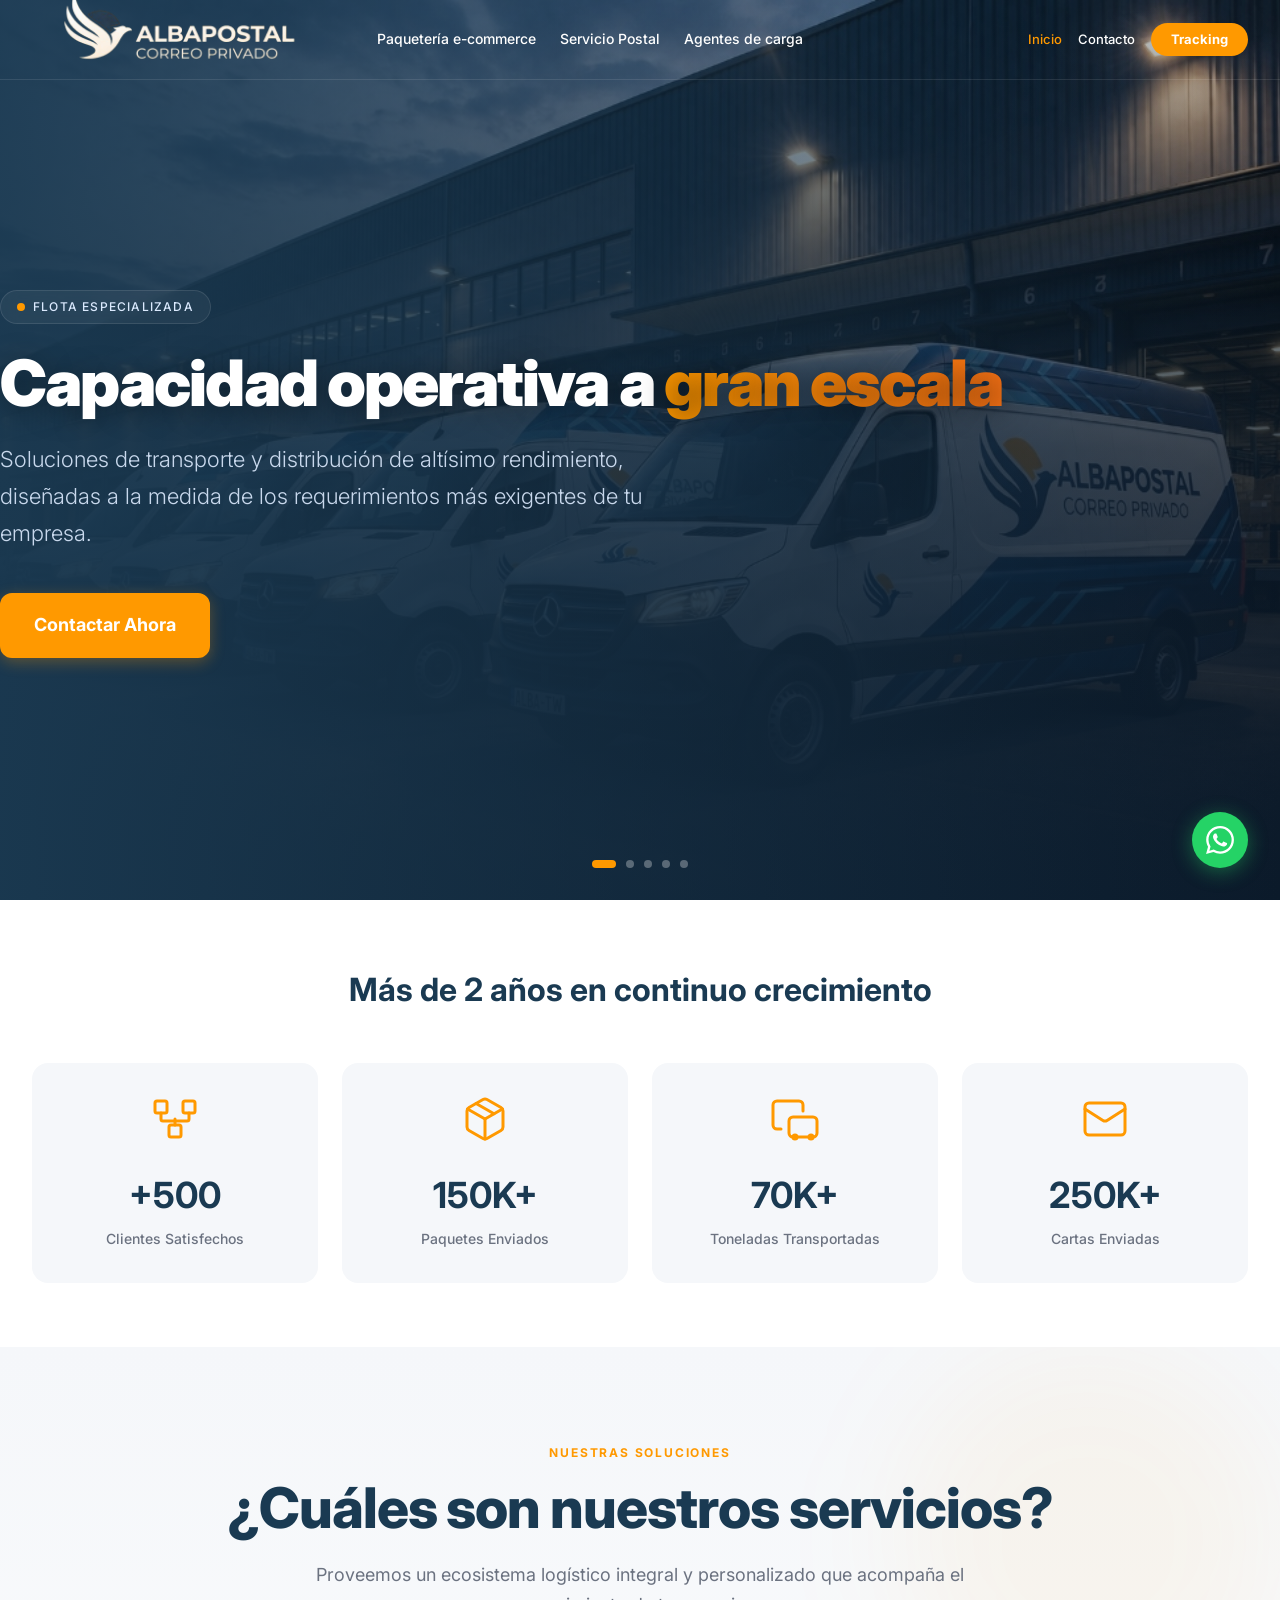
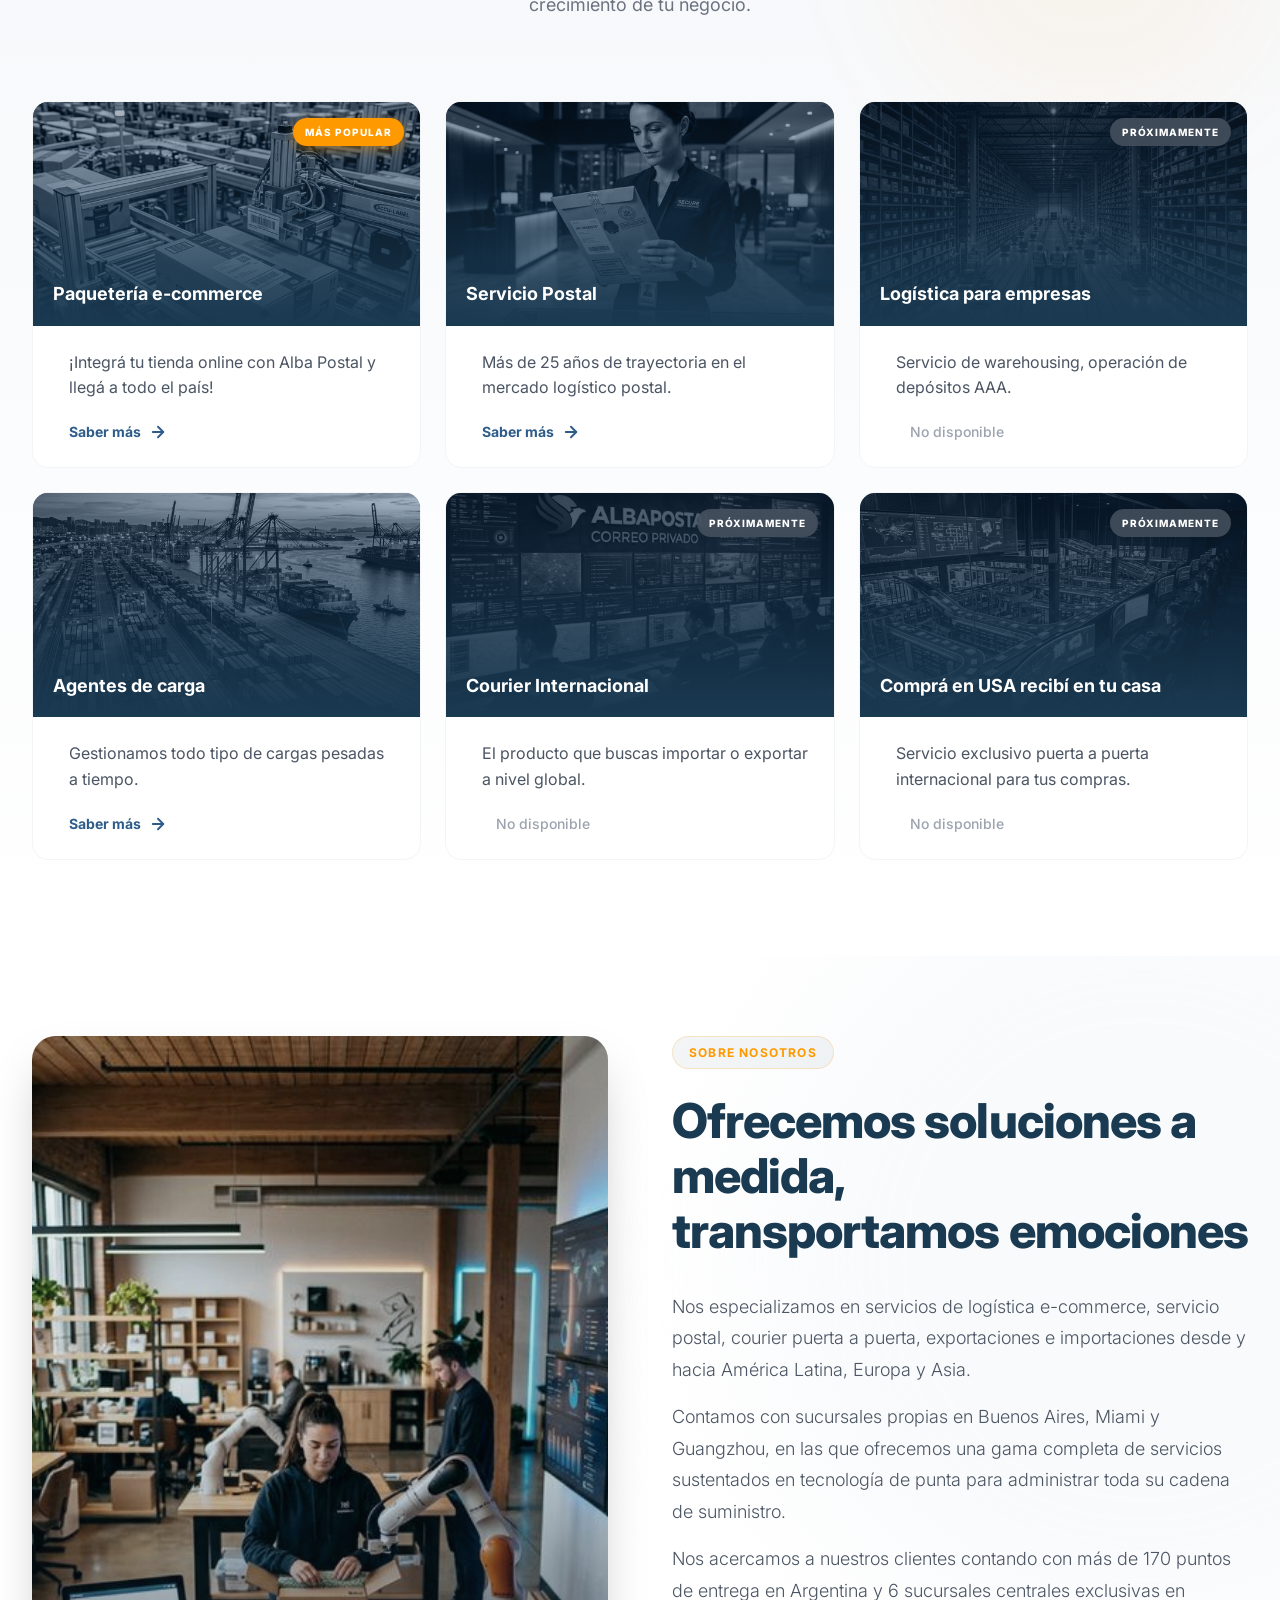
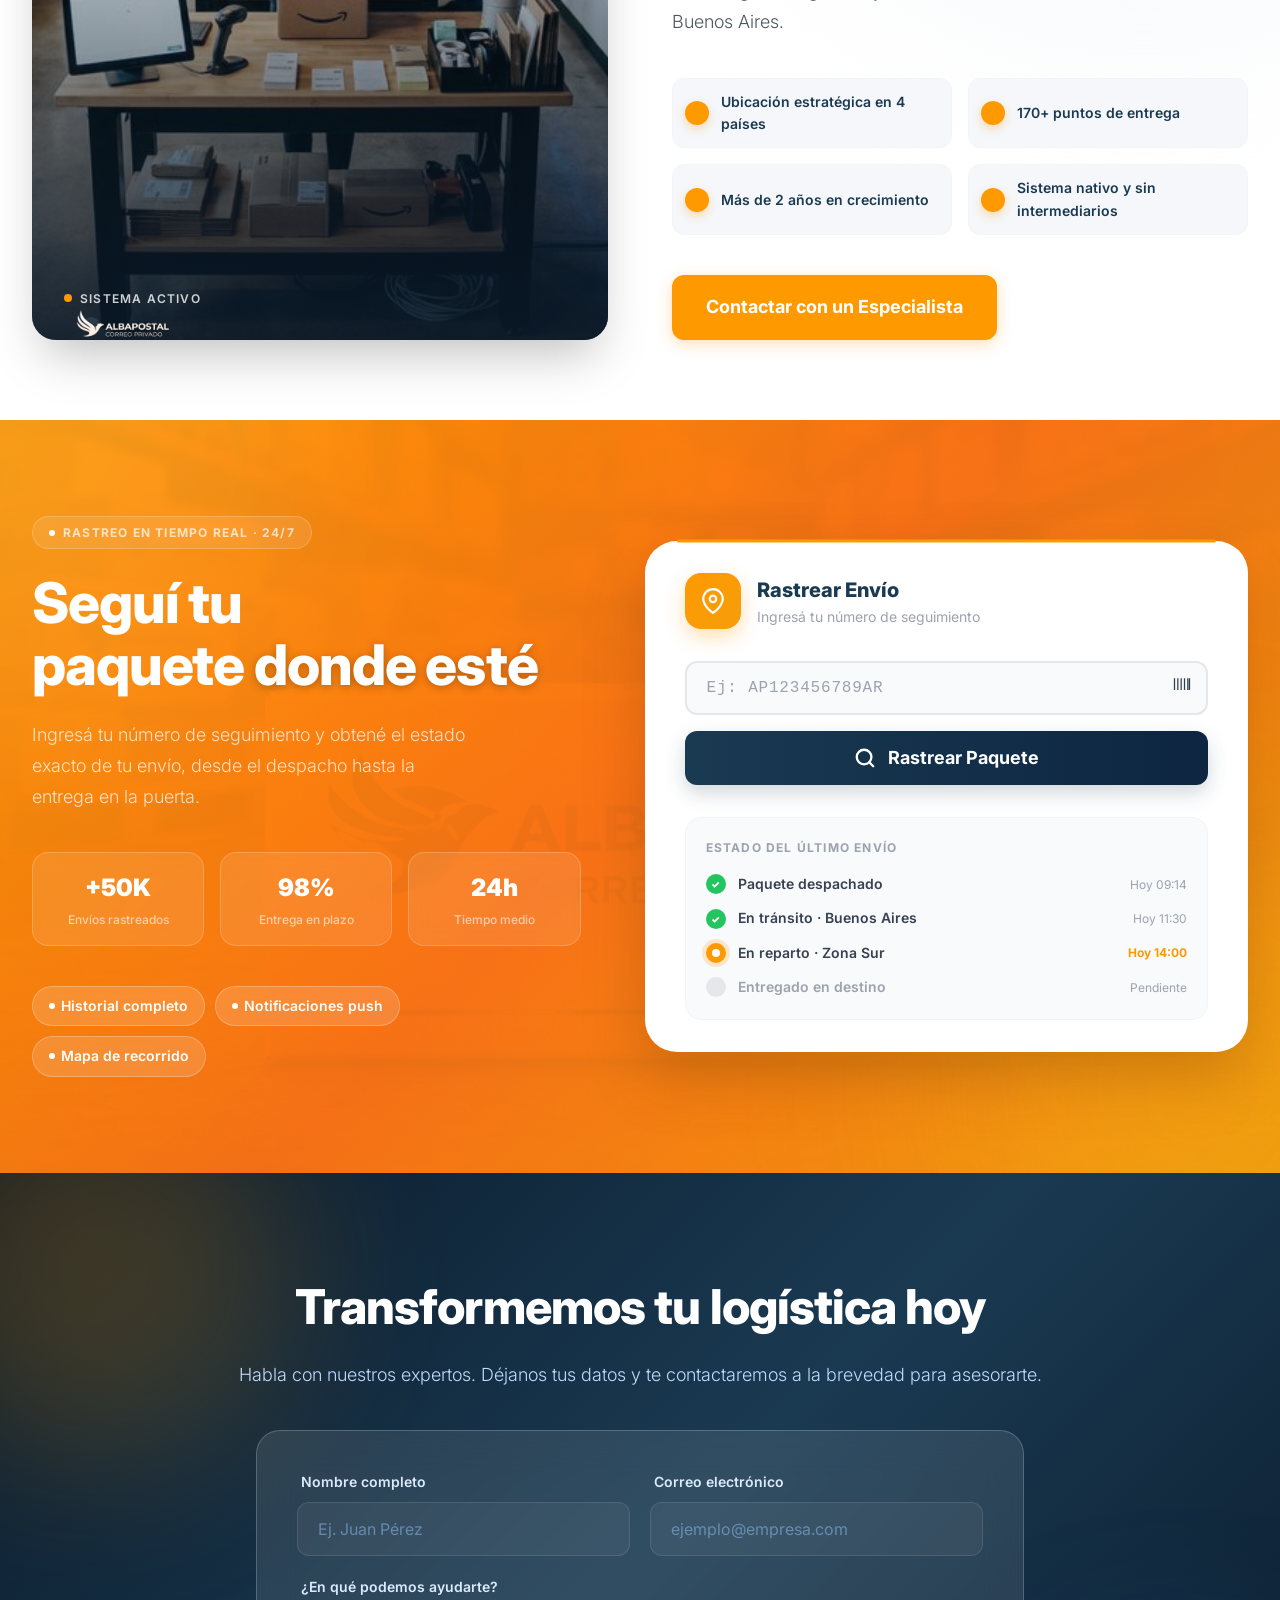
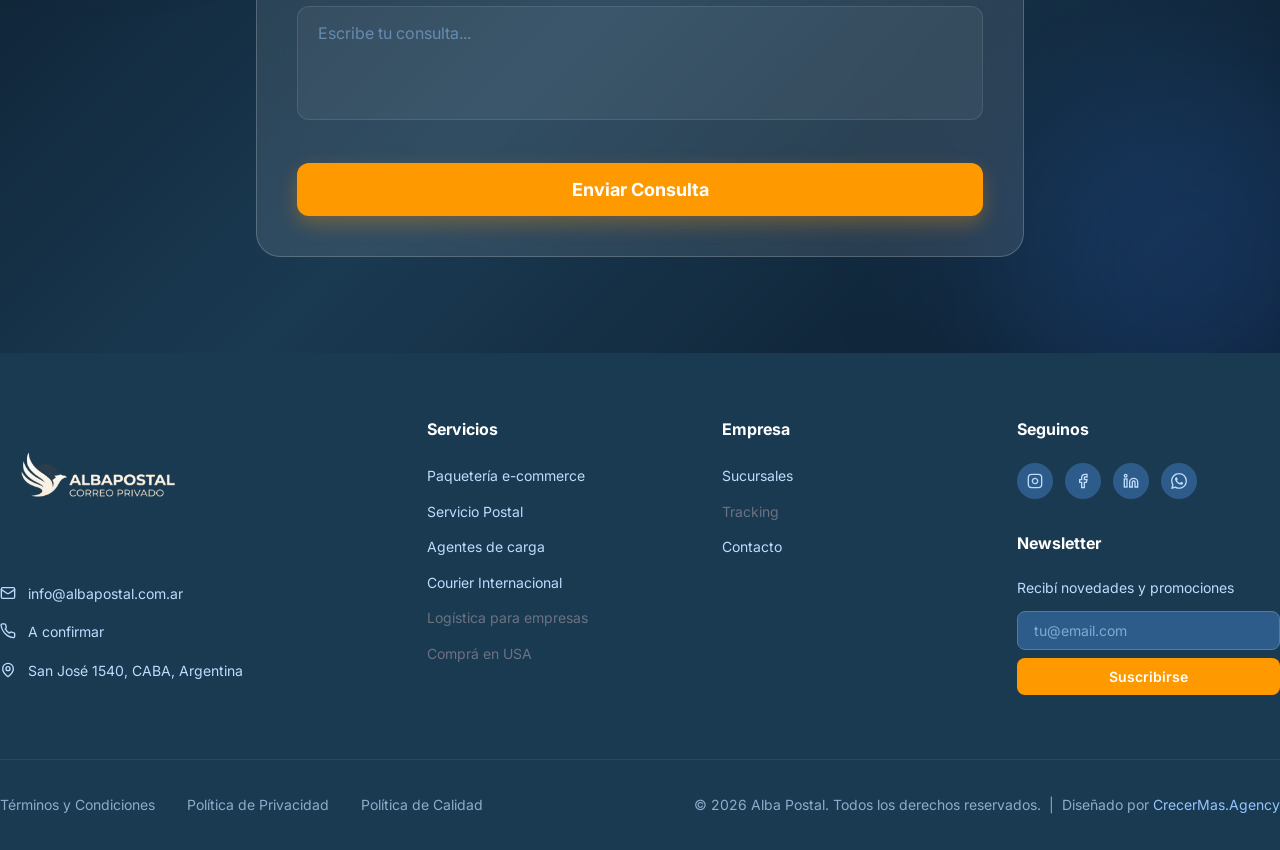
==== index.html @ b456ef8b "Initial commit: Alba Postal HTML/CSS/JS — full site Co-Authored-By: Claude Sonnet 4.6 <noreply@anthr" ====
<!DOCTYPE html>
<html lang="es">
<head>
  <meta charset="UTF-8">
  <meta name="viewport" content="width=device-width, initial-scale=1.0">
  <title>Alba Postal — Logística Corporativa</title>
  <meta name="description" content="Soluciones de logística e-commerce, servicio postal, courier y agentes de carga para empresas.">
  <link rel="preconnect" href="https://fonts.googleapis.com">
  <link rel="preconnect" href="https://fonts.gstatic.com" crossorigin>
  <link href="https://fonts.googleapis.com/css2?family=Inter:wght@300;400;500;600;700;800;900&display=swap" rel="stylesheet">
  <link rel="stylesheet" href="/css/styles.css">
</head>
<body>

  <div id="navbar-placeholder"></div>

  <!-- HERO -->
  <section class="hero">
    <div class="hero-slide active">
      <img src="/images/s1.jpg" alt="Logística Corporativa" loading="eager">
    </div>
    <div class="hero-slide">
      <img src="/images/s5.jpg" alt="Control y Monitoreo" loading="lazy">
    </div>
    <div class="hero-slide">
      <img src="/images/s4.jpg" alt="Excelencia humana" loading="lazy">
    </div>
    <div class="hero-slide">
      <img src="/images/s2.jpg" alt="Gestión inteligente" loading="lazy">
    </div>
    <div class="hero-slide">
      <img src="/images/s3.jpg" alt="Infraestructura" loading="lazy">
    </div>
    <div class="hero-overlay-t"></div>
    <div class="hero-overlay-l"></div>
    <div class="hero-grid-overlay"></div>

    <div class="hero-content container">
      <div class="max-w-3xl" id="hero-text">
        <div class="hero-tag">
          <span class="hero-tag-dot"></span>
          <span id="hero-slide-tag">Flota Especializada</span>
        </div>
        <h1 class="hero-h1" id="hero-slide-title">
          Capacidad operativa a <span class="gradient-text">gran escala</span>
        </h1>
        <p class="hero-p" id="hero-slide-desc">
          Soluciones de transporte y distribución de altísimo rendimiento, diseñadas a la medida de los requerimientos más exigentes de tu empresa.
        </p>
        <a href="/contacto.html" class="btn btn-accent btn-lg">Contactar Ahora</a>
      </div>
    </div>

    <div class="hero-dots">
      <button class="hero-dot active" data-index="0"></button>
      <button class="hero-dot" data-index="1"></button>
      <button class="hero-dot" data-index="2"></button>
      <button class="hero-dot" data-index="3"></button>
      <button class="hero-dot" data-index="4"></button>
    </div>
  </section>

  <!-- STATS -->
  <section class="stats-section">
    <div class="container">
      <h2 class="stats-title">Más de 2 años en continuo crecimiento</h2>
      <div class="stats-grid">
        <div class="stat-card">
          <div class="stat-icon">
            <svg width="48" height="48" viewBox="0 0 24 24" fill="none" stroke="currentColor" stroke-width="1.5" stroke-linecap="round" stroke-linejoin="round">
              <rect x="2" y="3" width="6" height="6" rx="1"/><rect x="16" y="3" width="6" height="6" rx="1"/><rect x="9" y="15" width="6" height="6" rx="1"/>
              <path d="M5 9v3a1 1 0 0 0 1 1h12a1 1 0 0 0 1-1V9"/><path d="M12 12v3"/>
            </svg>
          </div>
          <span class="stat-value">+500</span>
          <span class="stat-label">Clientes Satisfechos</span>
        </div>
        <div class="stat-card">
          <div class="stat-icon">
            <svg width="48" height="48" viewBox="0 0 24 24" fill="none" stroke="currentColor" stroke-width="1.5" stroke-linecap="round" stroke-linejoin="round">
              <path d="M16.5 9.4 7.55 4.24"/><path d="M21 16V8a2 2 0 0 0-1-1.73l-7-4a2 2 0 0 0-2 0l-7 4A2 2 0 0 0 3 8v8a2 2 0 0 0 1 1.73l7 4a2 2 0 0 0 2 0l7-4A2 2 0 0 0 21 16z"/>
              <polyline points="3.29 7 12 12 20.71 7"/><line x1="12" y1="22" x2="12" y2="12"/>
            </svg>
          </div>
          <span class="stat-value">150K+</span>
          <span class="stat-label">Paquetes Enviados</span>
        </div>
        <div class="stat-card">
          <div class="stat-icon">
            <svg width="48" height="48" viewBox="0 0 24 24" fill="none" stroke="currentColor" stroke-width="1.5" stroke-linecap="round" stroke-linejoin="round">
              <path d="M5 17H3a2 2 0 0 1-2-2V5a2 2 0 0 1 2-2h11a2 2 0 0 1 2 2v3"/>
              <rect x="9" y="11" width="14" height="10" rx="2"/><circle cx="12" cy="21" r="1"/><circle cx="20" cy="21" r="1"/>
            </svg>
          </div>
          <span class="stat-value">70K+</span>
          <span class="stat-label">Toneladas Transportadas</span>
        </div>
        <div class="stat-card">
          <div class="stat-icon">
            <svg width="48" height="48" viewBox="0 0 24 24" fill="none" stroke="currentColor" stroke-width="1.5" stroke-linecap="round" stroke-linejoin="round">
              <rect x="2" y="4" width="20" height="16" rx="2"/><path d="m22 7-8.97 5.7a1.94 1.94 0 0 1-2.06 0L2 7"/>
            </svg>
          </div>
          <span class="stat-value">250K+</span>
          <span class="stat-label">Cartas Enviadas</span>
        </div>
      </div>
    </div>
  </section>

  <!-- SERVICES -->
  <section class="services-section">
    <div class="container" style="position:relative;z-index:1">
      <div class="services-header">
        <span class="section-tag">Nuestras Soluciones</span>
        <h2 class="section-title" style="margin-bottom:1.25rem">¿Cuáles son nuestros servicios?</h2>
        <p class="section-subtitle" style="margin:0 auto">Proveemos un ecosistema logístico integral y personalizado que acompaña el crecimiento de tu negocio.</p>
      </div>
      <div class="services-grid">
        <!-- Paquetería -->
        <a href="/servicios/logistica-ecommerce.html" class="service-card active-card">
          <div class="service-card-img">
            <img src="/images/ecommerce.png" alt="Centro e-commerce" loading="lazy">
            <div class="service-card-gradient"></div>
            <div class="service-card-bar"></div>
            <div class="service-card-title-img"><h3>Paquetería e-commerce</h3></div>
            <span class="service-badge popular">Más popular</span>
          </div>
          <div class="service-card-body">
            <div class="service-card-left-bar"></div>
            <p>¡Integrá tu tienda online con Alba Postal y llegá a todo el país!</p>
            <span class="service-card-link">
              Saber más
              <svg width="18" height="18" viewBox="0 0 24 24" fill="none" stroke="currentColor" stroke-width="2.5" stroke-linecap="round" stroke-linejoin="round"><path d="M5 12h14"/><path d="m12 5 7 7-7 7"/></svg>
            </span>
          </div>
        </a>
        <!-- Servicio Postal -->
        <a href="/servicios/servicio-postal.html" class="service-card active-card">
          <div class="service-card-img">
            <img src="/images/postal.png" alt="Correspondencia postal" loading="lazy">
            <div class="service-card-gradient"></div>
            <div class="service-card-bar"></div>
            <div class="service-card-title-img"><h3>Servicio Postal</h3></div>
          </div>
          <div class="service-card-body">
            <div class="service-card-left-bar"></div>
            <p>Más de 25 años de trayectoria en el mercado logístico postal.</p>
            <span class="service-card-link">
              Saber más
              <svg width="18" height="18" viewBox="0 0 24 24" fill="none" stroke="currentColor" stroke-width="2.5" stroke-linecap="round" stroke-linejoin="round"><path d="M5 12h14"/><path d="m12 5 7 7-7 7"/></svg>
            </span>
          </div>
        </a>
        <!-- Logística para empresas -->
        <div class="service-card inactive-card">
          <div class="service-card-img">
            <img src="/images/fulfillment.png" alt="Logística y warehousing" loading="lazy">
            <div class="service-card-gradient"></div>
            <div class="service-card-title-img"><h3>Logística para empresas</h3></div>
            <span class="service-badge soon">Próximamente</span>
          </div>
          <div class="service-card-body">
            <p>Servicio de warehousing, operación de depósitos AAA.</p>
            <span class="service-unavailable"><span class="service-unavailable-dot"></span>No disponible</span>
          </div>
        </div>
        <!-- Agentes de carga -->
        <a href="/servicios/agentes-carga.html" class="service-card active-card">
          <div class="service-card-img">
            <img src="/images/freight.png" alt="Carga pesada portuaria" loading="lazy">
            <div class="service-card-gradient"></div>
            <div class="service-card-bar"></div>
            <div class="service-card-title-img"><h3>Agentes de carga</h3></div>
          </div>
          <div class="service-card-body">
            <div class="service-card-left-bar"></div>
            <p>Gestionamos todo tipo de cargas pesadas a tiempo.</p>
            <span class="service-card-link">
              Saber más
              <svg width="18" height="18" viewBox="0 0 24 24" fill="none" stroke="currentColor" stroke-width="2.5" stroke-linecap="round" stroke-linejoin="round"><path d="M5 12h14"/><path d="m12 5 7 7-7 7"/></svg>
            </span>
          </div>
        </a>
        <!-- Courier Internacional -->
        <div class="service-card inactive-card">
          <div class="service-card-img">
            <img src="/images/s5.jpg" alt="Courier Internacional aéreo" loading="lazy">
            <div class="service-card-gradient"></div>
            <div class="service-card-title-img"><h3>Courier Internacional</h3></div>
            <span class="service-badge soon">Próximamente</span>
          </div>
          <div class="service-card-body">
            <p>El producto que buscas importar o exportar a nivel global.</p>
            <span class="service-unavailable"><span class="service-unavailable-dot"></span>No disponible</span>
          </div>
        </div>
        <!-- Comprá en USA -->
        <div class="service-card inactive-card">
          <div class="service-card-img">
            <img src="/images/about.png" alt="Tracking de compras USA" loading="lazy">
            <div class="service-card-gradient"></div>
            <div class="service-card-title-img"><h3>Comprá en USA recibí en tu casa</h3></div>
            <span class="service-badge soon">Próximamente</span>
          </div>
          <div class="service-card-body">
            <p>Servicio exclusivo puerta a puerta internacional para tus compras.</p>
            <span class="service-unavailable"><span class="service-unavailable-dot"></span>No disponible</span>
          </div>
        </div>
      </div>
    </div>
  </section>

  <!-- ABOUT -->
  <section class="about-section">
    <div class="container" style="position:relative;z-index:1">
      <div class="about-grid">
        <div class="about-img-wrap">
          <img src="/images/about_pyme.png" alt="Alba Postal workspace" loading="lazy">
          <div class="about-img-overlay1"></div>
          <div class="about-img-overlay2"></div>
          <div class="about-img-footer">
            <img src="/logo2.png" alt="Alba Postal Logo">
            <div class="about-status">
              <span class="about-status-dot"></span>
              <span>Sistema Activo</span>
            </div>
          </div>
        </div>
        <div class="about-content" style="padding-left:0">
          <span class="about-badge">Sobre nosotros</span>
          <h2 class="about-h2">Ofrecemos soluciones a medida, <br>transportamos emociones</h2>
          <div class="about-text">
            <p>Nos especializamos en servicios de logística e-commerce, servicio postal, courier puerta a puerta, exportaciones e importaciones desde y hacia América Latina, Europa y Asia.</p>
            <p>Contamos con sucursales propias en Buenos Aires, Miami y Guangzhou, en las que ofrecemos una gama completa de servicios sustentados en tecnología de punta para administrar toda su cadena de suministro.</p>
            <p>Nos acercamos a nuestros clientes contando con más de 170 puntos de entrega en Argentina y 6 sucursales centrales exclusivas en Buenos Aires.</p>
          </div>
          <ul class="about-highlights">
            <li class="about-highlight-item">
              <span class="about-highlight-check"><svg width="12" height="12" viewBox="0 0 24 24" fill="none" stroke="#FF9900" stroke-width="3" stroke-linecap="round" stroke-linejoin="round"><polyline points="20 6 9 17 4 12"/></svg></span>
              <span>Ubicación estratégica en 4 países</span>
            </li>
            <li class="about-highlight-item">
              <span class="about-highlight-check"><svg width="12" height="12" viewBox="0 0 24 24" fill="none" stroke="#FF9900" stroke-width="3" stroke-linecap="round" stroke-linejoin="round"><polyline points="20 6 9 17 4 12"/></svg></span>
              <span>170+ puntos de entrega</span>
            </li>
            <li class="about-highlight-item">
              <span class="about-highlight-check"><svg width="12" height="12" viewBox="0 0 24 24" fill="none" stroke="#FF9900" stroke-width="3" stroke-linecap="round" stroke-linejoin="round"><polyline points="20 6 9 17 4 12"/></svg></span>
              <span>Más de 2 años en crecimiento</span>
            </li>
            <li class="about-highlight-item">
              <span class="about-highlight-check"><svg width="12" height="12" viewBox="0 0 24 24" fill="none" stroke="#FF9900" stroke-width="3" stroke-linecap="round" stroke-linejoin="round"><polyline points="20 6 9 17 4 12"/></svg></span>
              <span>Sistema nativo y sin intermediarios</span>
            </li>
          </ul>
          <a href="/contacto.html" class="btn btn-accent btn-lg">Contactar con un Especialista</a>
        </div>
      </div>
    </div>
  </section>

  <!-- TRACKING -->
  <section class="tracking-section">
    <div class="tracking-bg-img"></div>
    <div class="container">
      <div class="tracking-grid">
        <div>
          <div class="tracking-label">
            <span class="tracking-label-dot"></span>
            Rastreo en tiempo real · 24/7
          </div>
          <h2 class="tracking-h2">
            Seguí tu<br>paquete <span class="highlight">donde esté</span>
          </h2>
          <p class="tracking-p">Ingresá tu número de seguimiento y obtené el estado exacto de tu envío, desde el despacho hasta la entrega en la puerta.</p>
          <div class="tracking-stats">
            <div class="tracking-stat"><div class="tracking-stat-val">+50K</div><div class="tracking-stat-lbl">Envíos rastreados</div></div>
            <div class="tracking-stat"><div class="tracking-stat-val">98%</div><div class="tracking-stat-lbl">Entrega en plazo</div></div>
            <div class="tracking-stat"><div class="tracking-stat-val">24h</div><div class="tracking-stat-lbl">Tiempo medio</div></div>
          </div>
          <div class="tracking-pills">
            <span class="tracking-pill"><span class="tracking-pill-dot"></span>Historial completo</span>
            <span class="tracking-pill"><span class="tracking-pill-dot"></span>Notificaciones push</span>
            <span class="tracking-pill"><span class="tracking-pill-dot"></span>Mapa de recorrido</span>
          </div>
        </div>
        <div class="tracking-card">
          <div class="tracking-card-bar"></div>
          <div class="tracking-card-header">
            <div class="tracking-card-icon">
              <svg width="26" height="26" viewBox="0 0 24 24" fill="none" stroke="white" stroke-width="2" stroke-linecap="round" stroke-linejoin="round"><path d="M21 10c0 7-9 13-9 13s-9-6-9-13a9 9 0 0 1 18 0z"/><circle cx="12" cy="10" r="3"/></svg>
            </div>
            <div>
              <h3>Rastrear Envío</h3>
              <p>Ingresá tu número de seguimiento</p>
            </div>
          </div>
          <form id="tracking-form">
            <div class="tracking-input-wrap">
              <input type="text" id="tracking-code" class="tracking-input" placeholder="Ej: AP123456789AR" required>
              <div class="tracking-input-icon">
                <svg width="20" height="20" viewBox="0 0 24 24" fill="none" stroke="currentColor" stroke-width="1.5"><path d="M3 5v14M7 5v14M11 5v14M15 5v14M19 5v14M21 5v14"/></svg>
              </div>
            </div>
            <button type="submit" class="tracking-submit">
              <svg width="22" height="22" viewBox="0 0 24 24" fill="none" stroke="currentColor" stroke-width="2.5" stroke-linecap="round" stroke-linejoin="round"><circle cx="11" cy="11" r="8"/><path d="m21 21-4.35-4.35"/></svg>
              Rastrear Paquete
            </button>
          </form>
          <div class="tracking-timeline">
            <p class="tracking-timeline-title">Estado del último envío</p>
            <div class="tracking-steps">
              <div class="tracking-step">
                <div class="tracking-step-dot done"><span class="tracking-step-done-icon">✓</span></div>
                <div class="tracking-step-info"><span class="label">Paquete despachado</span><span class="time">Hoy 09:14</span></div>
              </div>
              <div class="tracking-step">
                <div class="tracking-step-dot done"><span class="tracking-step-done-icon">✓</span></div>
                <div class="tracking-step-info"><span class="label">En tránsito · Buenos Aires</span><span class="time">Hoy 11:30</span></div>
              </div>
              <div class="tracking-step">
                <div class="tracking-step-dot active"><span class="tracking-step-active-dot"></span></div>
                <div class="tracking-step-info"><span class="label">En reparto · Zona Sur</span><span class="time active">Hoy 14:00</span></div>
              </div>
              <div class="tracking-step">
                <div class="tracking-step-dot pending"></div>
                <div class="tracking-step-info"><span class="label pending">Entregado en destino</span><span class="time">Pendiente</span></div>
              </div>
            </div>
          </div>
        </div>
      </div>
    </div>
  </section>

  <!-- CTA -->
  <section class="cta-section">
    <div class="container" style="position:relative;z-index:1">
      <div class="cta-inner">
        <h2 class="cta-h2">Transformemos tu logística hoy</h2>
        <p class="cta-p">Habla con nuestros expertos. Déjanos tus datos y te contactaremos a la brevedad para asesorarte.</p>
        <div class="cta-form-box">
          <div class="cta-success" id="cta-success">
            <div class="cta-success-icon">
              <svg width="32" height="32" viewBox="0 0 24 24" fill="none" stroke="currentColor" stroke-width="2.5" stroke-linecap="round" stroke-linejoin="round"><polyline points="20 6 9 17 4 12"/></svg>
            </div>
            <h3>¡Mensaje Enviado!</h3>
            <p>Nos pondremos en contacto contigo lo antes posible.</p>
            <button id="cta-reset" class="btn btn-outline-white btn-sm" style="margin-top:2rem">Enviar otro mensaje</button>
          </div>
          <form id="cta-form" class="cta-form-grid">
            <div>
              <label class="cta-form-label" for="cta-name">Nombre completo</label>
              <input id="cta-name" type="text" required placeholder="Ej. Juan Pérez" class="cta-form-input" pattern="[a-zA-ZáéíóúÁÉÍÓÚñÑ\s]{3,}" title="Mínimo 3 caracteres">
            </div>
            <div>
              <label class="cta-form-label" for="cta-email">Correo electrónico</label>
              <input id="cta-email" type="email" required placeholder="ejemplo@empresa.com" class="cta-form-input">
            </div>
            <div style="grid-column:1/-1">
              <label class="cta-form-label" for="cta-message">¿En qué podemos ayudarte?</label>
              <textarea id="cta-message" rows="4" required minlength="10" placeholder="Escribe tu consulta..." class="cta-form-textarea"></textarea>
            </div>
            <div style="grid-column:1/-1;margin-top:1rem">
              <button type="submit" class="btn btn-accent btn-lg form-submit-btn" style="width:100%">Enviar Consulta</button>
            </div>
          </form>
        </div>
      </div>
    </div>
  </section>

  <div id="footer-placeholder"></div>

  <script src="/js/components.js"></script>
  <script src="/js/main.js"></script>
  <script>
    // Hero slider content
    const heroSlides = [
      { tag: 'Flota Especializada',    title: 'Capacidad operativa a <span class="gradient-text">gran escala</span>',         desc: 'Soluciones de transporte y distribución de altísimo rendimiento, diseñadas a la medida de los requerimientos más exigentes de tu empresa.' },
      { tag: 'Control y Monitoreo',    title: 'Conectividad y trazabilidad <span class="gradient-text">absoluta</span>',        desc: 'Nuestra torre de control mantiene operaciones integradas garantizando envíos hiper-confiables y rápidos en todo momento.' },
      { tag: 'Socio Estratégico',      title: 'Excelencia humana en cada <span class="gradient-text">movimiento</span>',        desc: 'Multiplicamos el valor de tu cadena de suministro brindando tecnología de vanguardia y atención corporativa personalizada.' },
      { tag: 'Gestión Inteligente',    title: 'Logística adaptada a tu <span class="gradient-text">negocio</span>',             desc: 'Implementamos plataformas de clase mundial para que cada paquete cuente con un seguimiento preciso en todo el territorio.' },
      { tag: 'Almacenamiento Premium', title: 'Infraestructura de <span class="gradient-text">primer nivel</span>',             desc: 'Contamos con depósitos altamente seguros y centros de distribución estratégicamente ubicados para agilizar tus entregas.' }
    ];
    let heroIndex = 0;
    const heroTag  = document.getElementById('hero-slide-tag');
    const heroTitle = document.getElementById('hero-slide-title');
    const heroDesc  = document.getElementById('hero-slide-desc');
    const heroDots  = document.querySelectorAll('.hero-dot');
    const heroSlideEls = document.querySelectorAll('.hero-slide');

    function goToHeroSlide(i) {
      heroSlideEls[heroIndex].classList.remove('active');
      heroDots[heroIndex]?.classList.remove('active');
      heroIndex = i;
      heroSlideEls[heroIndex].classList.add('active');
      heroDots[heroIndex]?.classList.add('active');
      heroTag.textContent = heroSlides[i].tag;
      heroTitle.innerHTML = heroSlides[i].title;
      heroDesc.textContent = heroSlides[i].desc;
    }

    heroDots.forEach((dot, i) => dot.addEventListener('click', () => { clearInterval(heroInterval); goToHeroSlide(i); heroInterval = setInterval(() => goToHeroSlide((heroIndex + 1) % heroSlides.length), 6000); }));
    var heroInterval = setInterval(() => goToHeroSlide((heroIndex + 1) % heroSlides.length), 6000);
  </script>
</body>
</html>
---- css/styles.css ----
/* ===========================
   ALBA POSTAL — CSS
   =========================== */

/* --- Variables --- */
:root {
  --primary:   #1A3A52;
  --secondary: #2E5C8A;
  --accent:    #FF9900;
  --light:     #F5F7FA;
  --dark:      #2C3E50;
  --navy:      #0A1929;
  --white:     #ffffff;
  --gray-50:   #F8FAFC;
  --gray-100:  #f3f4f6;
  --gray-200:  #e5e7eb;
  --gray-400:  #9ca3af;
  --gray-500:  #6b7280;
  --gray-600:  #4b5563;
  --gray-700:  #374151;
  --blue-100:  #dbeafe;
  --blue-200:  #bfdbfe;
  --font:      'Inter', system-ui, -apple-system, sans-serif;
  --radius-xl:  1rem;
  --radius-2xl: 1.5rem;
  --radius-3xl: 2rem;
  --shadow-md:  0 4px 6px -1px rgba(0,0,0,.1), 0 2px 4px -1px rgba(0,0,0,.06);
  --shadow-lg:  0 10px 15px -3px rgba(0,0,0,.1), 0 4px 6px -2px rgba(0,0,0,.05);
  --shadow-xl:  0 20px 25px -5px rgba(0,0,0,.1), 0 10px 10px -5px rgba(0,0,0,.04);
  --shadow-2xl: 0 25px 50px -12px rgba(0,0,0,.25);
}

/* --- Reset --- */
*, *::before, *::after { box-sizing: border-box; margin: 0; padding: 0; }
html { scroll-behavior: smooth; }
body { font-family: var(--font); color: var(--dark); background: #fff; line-height: 1.6; -webkit-font-smoothing: antialiased; }
img { display: block; max-width: 100%; }
a { text-decoration: none; }
button { cursor: pointer; font-family: inherit; border: none; background: none; }
ul { list-style: none; }
input, textarea, select { font-family: inherit; }

/* --- Container --- */
.container {
  max-width: 1280px;
  margin: 0 auto;
  padding: 0 1rem;
}
@media (min-width: 640px)  { .container { padding: 0 1.5rem; } }
@media (min-width: 1024px) { .container { padding: 0 2rem; } }

/* ===========================
   BUTTONS
   =========================== */
.btn {
  display: inline-flex;
  align-items: center;
  justify-content: center;
  gap: .5rem;
  font-weight: 700;
  border-radius: .75rem;
  transition: all .25s ease;
  cursor: pointer;
  white-space: nowrap;
  border: 2px solid transparent;
}
.btn-sm  { padding: .5rem 1.25rem; font-size: .875rem; }
.btn-md  { padding: .75rem 1.5rem; font-size: 1rem; }
.btn-lg  { padding: 1rem 2rem; font-size: 1.125rem; }

.btn-accent {
  background: var(--accent);
  color: #fff;
  border-color: var(--accent);
  box-shadow: 0 4px 15px rgba(255,153,0,.3);
}
.btn-accent:hover {
  background: #e68900;
  border-color: #e68900;
  transform: translateY(-2px);
  box-shadow: 0 8px 25px rgba(255,153,0,.4);
}
.btn-primary {
  background: var(--primary);
  color: #fff;
  border-color: var(--primary);
}
.btn-primary:hover {
  background: var(--secondary);
  border-color: var(--secondary);
  transform: translateY(-2px);
}
.btn-outline {
  background: transparent;
  color: var(--primary);
  border-color: var(--primary);
}
.btn-outline:hover {
  background: var(--primary);
  color: #fff;
  transform: translateY(-2px);
}
.btn-outline-white {
  background: transparent;
  color: #fff;
  border-color: rgba(255,255,255,.4);
}
.btn-outline-white:hover {
  background: rgba(255,255,255,.1);
  border-color: #fff;
}
.btn:disabled {
  opacity: .6;
  cursor: not-allowed;
  transform: none !important;
}

/* ===========================
   NAVBAR
   =========================== */
.navbar {
  position: fixed;
  top: 0; left: 0; right: 0;
  z-index: 1000;
  height: 80px;
  transition: background .4s ease, box-shadow .4s ease, border-color .4s ease;
  border-bottom: 1px solid transparent;
}
.navbar.transparent {
  background: transparent;
  border-bottom-color: rgba(255,255,255,.1);
}
.navbar.scrolled {
  background: rgba(255,255,255,.97);
  backdrop-filter: blur(20px);
  box-shadow: 0 10px 40px -10px rgba(0,0,0,.1);
  border-bottom-color: var(--gray-100);
}
.navbar-inner {
  display: flex;
  align-items: center;
  justify-content: space-between;
  gap: 1.5rem;
  height: 100%;
}
.navbar-logo img {
  height: 80px;
  width: auto;
  object-fit: contain;
  transform: scale(2.5);
  transform-origin: left center;
}
@media (max-width: 1279px) {
  .navbar-logo img {
    height: 48px;
    transform: none;
  }
}
@media (max-width: 639px) {
  .navbar-logo img { height: 40px; }
}
.navbar-nav {
  display: flex;
  flex: 1;
  justify-content: center;
  align-items: center;
  gap: 1.5rem;
}
.navbar-nav a {
  font-size: .875rem;
  font-weight: 500;
  white-space: nowrap;
  transition: color .2s;
}
.navbar.transparent .navbar-nav a       { color: #fff; }
.navbar.transparent .navbar-nav a:hover { color: var(--blue-200); }
.navbar.scrolled   .navbar-nav a        { color: var(--dark); }
.navbar.scrolled   .navbar-nav a:hover  { color: var(--accent); }
.navbar-nav a.active { color: var(--accent) !important; }

.navbar-right {
  display: flex;
  align-items: center;
  gap: 1rem;
  flex-shrink: 0;
}
.navbar-right a {
  font-size: .8125rem;
  font-weight: 500;
  white-space: nowrap;
  transition: color .2s;
}
.navbar.transparent .navbar-right a        { color: #fff; }
.navbar.transparent .navbar-right a:hover  { color: var(--blue-200); }
.navbar.scrolled   .navbar-right a         { color: var(--dark); }
.navbar.scrolled   .navbar-right a:hover   { color: var(--accent); }
.navbar-right a.active { color: var(--accent) !important; }

.tracking-badge {
  display: inline-flex;
  align-items: center;
  padding: .375rem 1.25rem;
  border-radius: 9999px;
  background: var(--accent);
  color: #fff;
  font-size: .8125rem;
  font-weight: 700;
  cursor: not-allowed;
}

/* Hamburger */
.hamburger {
  display: none;
  padding: .5rem;
  border-radius: .5rem;
  transition: background .2s;
}
.navbar.transparent .hamburger { color: #fff; }
.navbar.scrolled   .hamburger  { color: var(--dark); }
.hamburger:hover { background: rgba(128,128,128,.1); }

/* Mobile menu */
.mobile-menu {
  display: none;
  background: #fff;
  border-top: 1px solid var(--gray-100);
  box-shadow: 0 15px 30px rgba(0,0,0,.1);
}
.mobile-menu.open { display: block; }
.mobile-menu-inner {
  max-width: 1280px;
  margin: 0 auto;
  padding: 1rem 1rem 1.25rem;
  display: flex;
  flex-direction: column;
  gap: .5rem;
}
.mobile-menu a {
  display: block;
  padding: .5rem .75rem;
  border-radius: .5rem;
  font-weight: 500;
  color: var(--dark);
  transition: background .15s, color .15s;
}
.mobile-menu a:hover { background: var(--light); color: var(--accent); }
.mobile-menu-label {
  padding: .5rem .75rem 0;
  font-size: .75rem;
  font-weight: 700;
  color: var(--gray-400);
  text-transform: uppercase;
  letter-spacing: .1em;
}
.mobile-menu-sub { padding-left: 1rem; border-left: 2px solid var(--light); margin-left: .75rem; }
.mobile-menu-sub a { font-size: .875rem; color: var(--gray-700); }
.mobile-tracking-badge {
  display: block;
  text-align: center;
  padding: .5rem .75rem;
  background: var(--accent);
  color: #fff;
  border-radius: .5rem;
  font-size: .875rem;
  font-weight: 700;
  cursor: not-allowed;
  margin-top: .5rem;
}

@media (max-width: 1279px) {
  .navbar-nav, .navbar-right { display: none; }
  .hamburger { display: flex; align-items: center; justify-content: center; }
}

/* ===========================
   FOOTER
   =========================== */
.footer {
  background: var(--primary);
  color: #fff;
}
.footer-inner {
  padding: 4rem 0 2rem;
}
.footer-grid {
  display: grid;
  grid-template-columns: 1fr;
  gap: 3rem 2rem;
  margin-bottom: 4rem;
}
@media (min-width: 768px)  { .footer-grid { grid-template-columns: 1fr 1fr; } }
@media (min-width: 1024px) { .footer-grid { grid-template-columns: 1.5fr 1fr 1fr 1fr; } }

.footer-logo img { max-width: 200px; height: auto; }
.footer-contact { margin-top: 2rem; display: flex; flex-direction: column; gap: 1rem; }
.footer-contact-item { display: flex; align-items: flex-start; gap: .75rem; font-size: .875rem; color: var(--blue-200); }
.footer-contact-item a { color: inherit; transition: color .2s; }
.footer-contact-item a:hover { color: var(--accent); }
.footer-contact-item svg { flex-shrink: 0; margin-top: 2px; }

.footer-col h4 { font-size: 1rem; font-weight: 700; margin-bottom: 1.25rem; }
.footer-col ul { display: flex; flex-direction: column; gap: .625rem; }
.footer-col ul a { font-size: .875rem; color: var(--blue-200); transition: color .2s; }
.footer-col ul a:hover { color: var(--accent); }
.footer-col ul .disabled { font-size: .875rem; color: var(--gray-500); cursor: not-allowed; }

.social-links { display: flex; gap: .75rem; margin-bottom: 2rem; }
.social-link {
  width: 2.25rem; height: 2.25rem;
  border-radius: 50%;
  background: var(--secondary);
  color: var(--blue-200);
  display: flex; align-items: center; justify-content: center;
  transition: background .2s, color .2s;
}
.social-link:hover { background: var(--accent); color: #fff; }

.newsletter-form { display: flex; flex-direction: column; gap: .5rem; }
.newsletter-form p { font-size: .875rem; color: var(--blue-200); margin-bottom: .25rem; }
.newsletter-input {
  width: 100%;
  padding: .625rem 1rem;
  border-radius: .5rem;
  border: 1px solid #4a7fa5;
  background: var(--secondary);
  color: #fff;
  font-size: .875rem;
  outline: none;
  transition: border-color .2s;
}
.newsletter-input::placeholder { color: #7aadd4; }
.newsletter-input:focus { border-color: var(--accent); }
.newsletter-btn {
  width: 100%;
  padding: .625rem 1rem;
  border-radius: .5rem;
  background: var(--accent);
  color: #fff;
  font-size: .875rem;
  font-weight: 600;
  transition: background .2s;
}
.newsletter-btn:hover { background: #e68900; }

.footer-bottom {
  border-top: 1px solid rgba(59,130,246,.2);
  padding-top: 2rem;
  display: flex;
  flex-direction: column;
  align-items: center;
  gap: 1rem;
  text-align: center;
}
@media (min-width: 1024px) {
  .footer-bottom { flex-direction: row; justify-content: space-between; text-align: left; }
}
.footer-legal { display: flex; flex-wrap: wrap; justify-content: center; gap: .5rem 2rem; }
.footer-legal a { font-size: .875rem; color: rgba(191,219,254,.7); transition: color .2s; }
.footer-legal a:hover { color: #fff; }
.footer-copy { font-size: .875rem; color: rgba(191,219,254,.7); }
.footer-copy a { color: #93c5fd; transition: color .2s; }
.footer-copy a:hover { color: #fff; }

/* ===========================
   WHATSAPP FLOAT
   =========================== */
.whatsapp-float {
  position: fixed;
  bottom: 2rem;
  right: 2rem;
  z-index: 999;
  width: 3.5rem; height: 3.5rem;
  border-radius: 50%;
  background: #25D366;
  color: #fff;
  display: flex; align-items: center; justify-content: center;
  box-shadow: 0 4px 20px rgba(37,211,102,.4);
  transition: transform .3s, box-shadow .3s;
  animation: bounce 2s infinite;
}
.whatsapp-float:hover {
  transform: scale(1.1) !important;
  animation: none;
  box-shadow: 0 8px 30px rgba(37,211,102,.5);
}
@keyframes bounce {
  0%, 100% { transform: translateY(0); }
  50%       { transform: translateY(-8px); }
}

/* ===========================
   ANIMATIONS
   =========================== */
@keyframes fadeInUp {
  from { opacity: 0; transform: translateY(24px); }
  to   { opacity: 1; transform: translateY(0); }
}
@keyframes pulse {
  0%, 100% { opacity: 1; }
  50%       { opacity: .5; }
}
@keyframes spin {
  to { transform: rotate(360deg); }
}
.animate-fade-in-up { animation: fadeInUp .8s ease-out forwards; }
.animate-pulse { animation: pulse 2s cubic-bezier(.4,0,.6,1) infinite; }

/* ===========================
   COMMON SECTION STYLES
   =========================== */
.section-tag {
  display: block;
  font-size: .75rem;
  font-weight: 700;
  text-transform: uppercase;
  letter-spacing: .15em;
  color: var(--accent);
  margin-bottom: 1rem;
}
.section-title {
  font-size: clamp(2rem, 5vw, 3.5rem);
  font-weight: 800;
  color: var(--primary);
  line-height: 1.1;
  letter-spacing: -.02em;
}
.section-subtitle {
  font-size: 1.125rem;
  color: var(--gray-500);
  max-width: 42rem;
  line-height: 1.7;
}
.gradient-text {
  background: linear-gradient(to right, var(--accent), #f97316);
  -webkit-background-clip: text;
  background-clip: text;
  -webkit-text-fill-color: transparent;
}

/* ===========================
   HERO (HOME)
   =========================== */
.hero {
  position: relative;
  min-height: 100vh;
  background: var(--navy);
  display: flex; align-items: center; justify-content: center;
  overflow: hidden;
}
.hero-slide {
  position: absolute;
  inset: 0;
  opacity: 0;
  transition: opacity 1s ease-in-out;
}
.hero-slide.active { opacity: 1; }
.hero-slide img {
  width: 100%; height: 100%;
  object-fit: cover;
  opacity: .8;
}
.hero-overlay-t {
  position: absolute; inset: 0;
  background: linear-gradient(to top, var(--navy), rgba(10,25,41,.7) 50%, transparent);
}
.hero-overlay-l {
  position: absolute; inset: 0;
  background: linear-gradient(to right, rgba(26,58,82,.9), transparent);
}
.hero-grid-overlay {
  position: absolute; inset: 0;
  background-image: url("data:image/svg+xml,%3Csvg width='40' height='40' xmlns='http://www.w3.org/2000/svg'%3E%3Cpath d='M0 0h40v1v39H0z' fill='rgba(255,255,255,0.03)'/%3E%3C/svg%3E");
  opacity: .3;
  mix-blend-mode: overlay;
  pointer-events: none;
}
.hero-content {
  position: relative; z-index: 10;
  width: 100%;
  padding: 7rem 0 4rem;
}
.hero-tag {
  display: inline-flex;
  align-items: center;
  gap: .5rem;
  padding: .375rem 1rem;
  border-radius: 9999px;
  background: rgba(255,255,255,.05);
  border: 1px solid rgba(255,255,255,.1);
  backdrop-filter: blur(8px);
  margin-bottom: 1.5rem;
}
.hero-tag-dot {
  width: 8px; height: 8px;
  border-radius: 50%;
  background: var(--accent);
  animation: pulse 2s infinite;
  flex-shrink: 0;
}
.hero-tag span:last-child {
  font-size: .75rem;
  font-weight: 500;
  letter-spacing: .1em;
  text-transform: uppercase;
  color: var(--blue-100);
}
.hero-h1 {
  font-size: clamp(2.25rem, 5vw, 5rem);
  font-weight: 900;
  color: #fff;
  line-height: 1.08;
  letter-spacing: -.03em;
  margin-bottom: 1.5rem;
  text-shadow: 0 4px 30px rgba(0,0,0,.4);
}
.hero-p {
  font-size: clamp(1rem, 2vw, 1.375rem);
  color: rgba(219,234,254,.9);
  font-weight: 300;
  max-width: 42rem;
  margin-bottom: 2.5rem;
  line-height: 1.7;
}
.hero-dots {
  position: absolute;
  bottom: 2rem; left: 50%;
  transform: translateX(-50%);
  display: flex; gap: .625rem;
  z-index: 10;
}
.hero-dot {
  width: 8px; height: 8px;
  border-radius: 9999px;
  background: rgba(255,255,255,.3);
  border: none;
  cursor: pointer;
  transition: background .3s, width .3s;
}
.hero-dot.active { background: var(--accent); width: 24px; }

/* ===========================
   STATS
   =========================== */
.stats-section { padding: 4rem 0; background: #fff; }
.stats-title { font-size: clamp(1.5rem, 3vw, 2rem); font-weight: 700; color: var(--primary); text-align: center; margin-bottom: 3rem; }
.stats-grid { display: grid; grid-template-columns: repeat(2, 1fr); gap: 1.5rem; }
@media (min-width: 1024px) { .stats-grid { grid-template-columns: repeat(4, 1fr); } }
.stat-card {
  display: flex; flex-direction: column; align-items: center; text-align: center;
  padding: 2rem;
  background: var(--light);
  border-radius: var(--radius-xl);
  transition: box-shadow .3s, transform .3s;
}
.stat-card:hover { box-shadow: var(--shadow-lg); transform: translateY(-4px); }
.stat-icon { color: var(--accent); margin-bottom: 1rem; }
.stat-value { font-size: 2.25rem; font-weight: 700; color: var(--primary); margin-bottom: .25rem; }
.stat-label { font-size: .875rem; font-weight: 500; color: var(--gray-500); }

/* ===========================
   SERVICES SECTION (HOME)
   =========================== */
.services-section {
  padding: 6rem 0;
  background: linear-gradient(to bottom, var(--light), #fff);
  position: relative; overflow: hidden;
}
.services-section::before {
  content: '';
  position: absolute; top: 0; right: 0;
  width: 24rem; height: 24rem;
  background: rgba(255,153,0,.05);
  border-radius: 50%;
  filter: blur(60px);
  pointer-events: none;
}
.services-header { text-align: center; margin-bottom: 5rem; }
.services-grid { display: grid; gap: 1.5rem; grid-template-columns: 1fr; }
@media (min-width: 640px)  { .services-grid { grid-template-columns: repeat(2, 1fr); } }
@media (min-width: 1024px) { .services-grid { grid-template-columns: repeat(3, 1fr); } }

.service-card {
  display: flex; flex-direction: column;
  background: #fff;
  border: 1px solid var(--gray-100);
  border-radius: 1rem;
  overflow: hidden;
  transition: box-shadow .5s, transform .5s;
  opacity: 0; transform: translateY(3rem);
}
.service-card.visible { opacity: 1; transform: translateY(0); }
.service-card.active-card:hover { box-shadow: var(--shadow-2xl); transform: translateY(-12px); }
.service-card.inactive-card { cursor: not-allowed; }

.service-card-img {
  position: relative;
  height: 14rem;
  background: var(--navy);
  overflow: hidden;
}
.service-card-img img {
  width: 100%; height: 100%;
  object-fit: cover;
  transition: transform .7s ease, opacity .5s;
  mix-blend-mode: luminosity;
  opacity: .7;
}
.service-card.active-card:hover .service-card-img img { transform: scale(1.1); opacity: .9; }
.service-card.inactive-card .service-card-img img { opacity: .4; filter: grayscale(1); }
.service-card-gradient {
  position: absolute; inset: 0;
  background: linear-gradient(to top, var(--primary) 0%, rgba(26,58,82,.3) 60%, transparent);
  transition: opacity .5s;
}
.service-card-bar {
  position: absolute; bottom: 0; left: 0;
  height: 3px;
  background: var(--accent);
  width: 0;
  transition: width .5s ease;
}
.service-card.active-card:hover .service-card-bar { width: 100%; }
.service-card-title-img {
  position: absolute; bottom: 0; left: 0; right: 0;
  padding: 1.25rem;
  z-index: 2;
}
.service-card-title-img h3 { font-size: 1.125rem; font-weight: 700; color: #fff; line-height: 1.3; }
.service-badge {
  position: absolute; top: 1rem; right: 1rem;
  z-index: 3;
  font-size: .625rem;
  font-weight: 800;
  text-transform: uppercase;
  letter-spacing: .1em;
  color: #fff;
  padding: .375rem .75rem;
  border-radius: 9999px;
  backdrop-filter: blur(8px);
}
.service-badge.popular { background: var(--accent); box-shadow: 0 4px 12px rgba(255,153,0,.4); }
.service-badge.soon    { background: rgba(75,85,99,.8); }

.service-card-body {
  padding: 1.5rem;
  display: flex; flex-direction: column; flex: 1;
  position: relative;
}
.service-card-left-bar {
  position: absolute; left: 0; top: 1.5rem; bottom: 1.5rem;
  width: 2px; background: var(--accent);
  transform-origin: top;
  transform: scaleY(0);
  opacity: 0;
  transition: transform .5s, opacity .5s;
}
.service-card.active-card:hover .service-card-left-bar { transform: scaleY(1); opacity: 1; }
.service-card-body p { font-size: 1rem; color: var(--gray-600); line-height: 1.6; flex: 1; margin-bottom: 1.25rem; padding-left: .75rem; }
.service-card-link {
  display: inline-flex; align-items: center; gap: .5rem;
  font-size: .875rem; font-weight: 700;
  color: var(--secondary);
  padding-left: .75rem;
  transition: color .3s;
}
.service-card.active-card:hover .service-card-link { color: var(--accent); }
.service-card-link svg { transition: transform .3s; }
.service-card.active-card:hover .service-card-link svg { transform: translateX(8px); }
.service-unavailable {
  display: inline-flex; align-items: center; gap: .375rem;
  font-size: .875rem; font-weight: 500; color: var(--gray-400);
  padding-left: .75rem;
}
.service-unavailable-dot { width: 8px; height: 8px; border-radius: 50%; background: var(--gray-300); flex-shrink: 0; }

/* ===========================
   ABOUT SECTION
   =========================== */
.about-section { padding: 5rem 0; background: #fff; position: relative; overflow: hidden; }
.about-section::before {
  content: '';
  position: absolute; top: 0; right: 0;
  transform: translate(33%, -12%);
  width: 50rem; height: 50rem;
  background: var(--light);
  border-radius: 50%;
  filter: blur(80px);
  opacity: .6;
  pointer-events: none;
}
.about-grid { display: grid; gap: 4rem; align-items: stretch; }
@media (min-width: 1024px) { .about-grid { grid-template-columns: 1fr 1fr; } }
.about-img-wrap {
  position: relative;
  border-radius: 1.5rem;
  overflow: hidden;
  box-shadow: var(--shadow-2xl);
  min-height: 280px;
}
@media (min-width: 640px)  { .about-img-wrap { min-height: 400px; } }
@media (min-width: 1024px) { .about-img-wrap { min-height: 500px; } }
.about-img-wrap img {
  position: absolute; inset: 0;
  width: 100%; height: 100%;
  object-fit: cover;
  transition: transform 1s ease;
}
.about-img-wrap:hover img { transform: scale(1.05); }
.about-img-overlay1 {
  position: absolute; inset: 0;
  background: var(--navy);
  mix-blend-mode: color;
  opacity: .2;
  transition: opacity .5s;
}
.about-img-wrap:hover .about-img-overlay1 { opacity: 0; }
.about-img-overlay2 {
  position: absolute; inset: 0;
  background: linear-gradient(to top, rgba(10,25,41,.9) 0%, rgba(10,25,41,.2) 50%, transparent);
}
.about-img-footer {
  position: absolute; bottom: 2rem; left: 2rem; right: 2rem;
  display: flex; justify-content: space-between; align-items: flex-end;
}
.about-img-footer img { height: 5rem; width: auto; object-fit: contain; opacity: 1; transition: transform .5s; }
.about-img-wrap:hover .about-img-footer img { transform: translateY(-4px); }
.about-status {
  display: flex; align-items: center; gap: .5rem;
}
.about-status-dot {
  width: 8px; height: 8px;
  border-radius: 50%; background: var(--accent);
  animation: pulse 2s infinite;
}
.about-status span { font-size: .75rem; letter-spacing: .1em; text-transform: uppercase; font-weight: 600; color: rgba(255,255,255,.8); }

.about-content {}
.about-badge {
  display: inline-block;
  padding: .375rem 1rem;
  border-radius: 9999px;
  background: rgba(26,58,82,.05);
  border: 1px solid rgba(255,153,0,.2);
  color: var(--accent);
  font-size: .75rem; font-weight: 700;
  text-transform: uppercase;
  letter-spacing: .1em;
  margin-bottom: 1.5rem;
}
.about-h2 {
  font-size: clamp(1.75rem, 4vw, 3rem);
  font-weight: 800;
  color: var(--primary);
  line-height: 1.15;
  letter-spacing: -.02em;
  margin-bottom: 2rem;
}
.about-text { display: flex; flex-direction: column; gap: 1rem; margin-bottom: 2.5rem; }
.about-text p { font-size: 1rem; color: var(--gray-600); line-height: 1.75; font-weight: 300; }
@media (min-width: 640px) { .about-text p { font-size: 1.125rem; } }
.about-highlights { display: grid; grid-template-columns: 1fr 1fr; gap: 1rem; margin-bottom: 2.5rem; }
.about-highlight-item {
  display: flex; align-items: center; gap: .75rem;
  padding: .75rem;
  background: var(--light);
  border-radius: .75rem;
  border: 1px solid var(--gray-100);
}
.about-highlight-check {
  flex-shrink: 0;
  width: 1.5rem; height: 1.5rem;
  border-radius: 50%;
  background: var(--accent);
  display: flex; align-items: center; justify-content: center;
  box-shadow: 0 4px 10px rgba(255,153,0,.3);
}
.about-highlight-item span { font-size: .875rem; font-weight: 600; color: var(--primary); }

/* ===========================
   TRACKING SECTION
   =========================== */
.tracking-section {
  padding: 6rem 0;
  background: linear-gradient(135deg, var(--accent) 0%, #f97316 50%, #f59e0b 100%);
  position: relative; overflow: hidden;
}
.tracking-section::before {
  content: '';
  position: absolute; top: 0; left: 0;
  width: 600px; height: 600px;
  background: rgba(255,255,255,.1);
  border-radius: 50%;
  filter: blur(120px);
  transform: translate(-50%, -50%);
  pointer-events: none;
}
.tracking-section::after {
  content: '';
  position: absolute; bottom: 0; right: 0;
  width: 500px; height: 500px;
  background: rgba(251,191,36,.2);
  border-radius: 50%;
  filter: blur(100px);
  transform: translate(33%, 33%);
  pointer-events: none;
}
.tracking-bg-img {
  position: absolute; inset: 0;
  background: url('/images/box_ecommerce.jpg') center/cover no-repeat;
  opacity: .05;
  mix-blend-mode: multiply;
  pointer-events: none;
}
.tracking-grid {
  position: relative; z-index: 1;
  display: grid; gap: 4rem; align-items: center;
}
@media (min-width: 1024px) { .tracking-grid { grid-template-columns: 1fr 1.1fr; } }
.tracking-label {
  display: inline-flex; align-items: center; gap: .5rem;
  padding: .375rem 1rem;
  border: 1px solid rgba(255,255,255,.2);
  border-radius: 9999px;
  background: rgba(255,255,255,.1);
  backdrop-filter: blur(8px);
  font-size: .75rem; font-weight: 700;
  text-transform: uppercase; letter-spacing: .1em;
  color: rgba(255,255,255,.7);
  margin-bottom: 1.5rem;
}
.tracking-label-dot { width: 6px; height: 6px; border-radius: 50%; background: #fff; animation: pulse 2s infinite; flex-shrink: 0; }
.tracking-h2 {
  font-size: clamp(2.5rem, 5vw, 3.5rem);
  font-weight: 800;
  color: #fff;
  line-height: 1.1;
  letter-spacing: -.02em;
  margin-bottom: 1.5rem;
}
.tracking-h2 .highlight { color: #fff; text-shadow: 0 2px 8px rgba(0,0,0,.25); }
.tracking-p { font-size: 1.125rem; color: rgba(255,255,255,.75); font-weight: 300; line-height: 1.7; max-width: 28rem; margin-bottom: 2.5rem; }
.tracking-stats { display: grid; grid-template-columns: repeat(3, 1fr); gap: 1rem; margin-bottom: 2.5rem; }
.tracking-stat {
  text-align: center;
  background: rgba(255,255,255,.1);
  backdrop-filter: blur(8px);
  border: 1px solid rgba(255,255,255,.2);
  border-radius: 1rem;
  padding: 1rem .5rem;
}
.tracking-stat-val { font-size: 1.5rem; font-weight: 900; color: #fff; }
.tracking-stat-lbl { font-size: .75rem; color: rgba(255,255,255,.6); font-weight: 500; margin-top: 2px; }
.tracking-pills { display: flex; flex-wrap: wrap; gap: .625rem; }
.tracking-pill {
  display: inline-flex; align-items: center; gap: .375rem;
  padding: .5rem 1rem;
  background: rgba(255,255,255,.15);
  border: 1px solid rgba(255,255,255,.25);
  border-radius: 9999px;
  font-size: .875rem; font-weight: 600; color: #fff;
  backdrop-filter: blur(8px);
  transition: background .2s;
}
.tracking-pill:hover { background: rgba(255,255,255,.25); }
.tracking-pill-dot { width: 6px; height: 6px; border-radius: 50%; background: #fff; flex-shrink: 0; }
.tracking-card {
  background: #fff;
  border-radius: 2rem;
  padding: 2rem 2.5rem;
  box-shadow: 0 25px 60px rgba(120,60,0,.3);
  position: relative;
}
.tracking-card-bar {
  position: absolute; top: 0; left: 2rem; right: 2rem;
  height: 3px;
  background: linear-gradient(to right, var(--accent), #f59e0b, var(--accent));
  border-radius: 9999px;
  transform: translateY(-50%);
}
.tracking-card-header { display: flex; align-items: center; gap: 1rem; margin-bottom: 2rem; }
.tracking-card-icon {
  width: 3.5rem; height: 3.5rem;
  background: linear-gradient(135deg, var(--accent), #f59e0b);
  border-radius: 1rem;
  display: flex; align-items: center; justify-content: center;
  box-shadow: 0 8px 20px rgba(255,153,0,.3);
  flex-shrink: 0;
}
.tracking-card-header h3 { font-size: 1.25rem; font-weight: 800; color: var(--primary); }
.tracking-card-header p  { font-size: .875rem; color: var(--gray-400); }
.tracking-input-wrap { position: relative; }
.tracking-input {
  width: 100%;
  padding: 1rem 3.5rem 1rem 1.25rem;
  border-radius: .75rem;
  background: var(--gray-50);
  border: 2px solid var(--gray-200);
  font-family: monospace;
  font-size: 1rem;
  letter-spacing: .1em;
  color: var(--primary);
  outline: none;
  transition: border-color .2s;
}
.tracking-input::placeholder { color: var(--gray-400); letter-spacing: .05em; }
.tracking-input:focus { border-color: var(--accent); }
.tracking-input-icon { position: absolute; right: 1rem; top: 50%; transform: translateY(-50%); color: var(--gray-300); }
.tracking-submit {
  width: 100%;
  display: flex; align-items: center; justify-content: center; gap: .75rem;
  background: linear-gradient(to right, var(--primary), #0d2540);
  color: #fff;
  font-weight: 700; font-size: 1.125rem;
  padding: 1rem 2rem;
  border-radius: .75rem;
  border: none;
  transition: all .3s;
  box-shadow: 0 8px 20px rgba(26,58,82,.2);
  margin-top: 1rem;
}
.tracking-submit:hover { background: linear-gradient(to right, #0d2540, var(--primary)); transform: scale(1.02); }
.tracking-timeline {
  background: var(--gray-50);
  border: 1px solid var(--gray-100);
  border-radius: 1rem;
  padding: 1.25rem;
  margin-top: 2rem;
}
.tracking-timeline-title { font-size: .75rem; font-weight: 700; color: var(--gray-400); text-transform: uppercase; letter-spacing: .1em; margin-bottom: 1rem; }
.tracking-steps { display: flex; flex-direction: column; gap: .75rem; }
.tracking-step { display: flex; align-items: center; gap: .75rem; }
.tracking-step-dot {
  width: 1.25rem; height: 1.25rem;
  border-radius: 50%;
  flex-shrink: 0;
  display: flex; align-items: center; justify-content: center;
}
.tracking-step-dot.done    { background: #22c55e; }
.tracking-step-dot.active  { background: var(--accent); box-shadow: 0 0 0 4px rgba(255,153,0,.2); }
.tracking-step-dot.pending { background: var(--gray-200); }
.tracking-step-done-icon { font-size: .625rem; font-weight: 900; color: #fff; }
.tracking-step-active-dot { width: 8px; height: 8px; border-radius: 50%; background: #fff; }
.tracking-step-info { display: flex; justify-content: space-between; align-items: center; flex: 1; min-width: 0; }
.tracking-step-info .label { font-size: .875rem; font-weight: 600; color: var(--gray-700); white-space: nowrap; overflow: hidden; text-overflow: ellipsis; }
.tracking-step-info .label.pending { color: var(--gray-400); }
.tracking-step-info .time  { font-size: .75rem; color: var(--gray-400); flex-shrink: 0; margin-left: .5rem; }
.tracking-step-info .time.active { color: var(--accent); font-weight: 700; }

/* ===========================
   CTA SECTION
   =========================== */
.cta-section {
  padding: 6rem 0;
  background: linear-gradient(135deg, var(--navy) 0%, var(--primary) 50%, var(--navy) 100%);
  position: relative; overflow: hidden;
}
.cta-section::before {
  content: '';
  position: absolute; top: -6rem; left: -6rem;
  width: 24rem; height: 24rem;
  background: rgba(255,153,0,.2);
  border-radius: 50%; filter: blur(80px);
  pointer-events: none;
}
.cta-section::after {
  content: '';
  position: absolute; bottom: -6rem; right: -6rem;
  width: 24rem; height: 24rem;
  background: rgba(59,130,246,.2);
  border-radius: 50%; filter: blur(80px);
  pointer-events: none;
}
.cta-inner { max-width: 56rem; margin: 0 auto; text-align: center; position: relative; z-index: 1; }
.cta-h2 {
  font-size: clamp(1.75rem, 4vw, 3rem);
  font-weight: 800; color: #fff;
  letter-spacing: -.02em;
  margin-bottom: 1rem;
}
.cta-p { font-size: 1.125rem; color: var(--blue-200); margin-bottom: 2.5rem; font-weight: 300; }
.cta-form-box {
  background: rgba(255,255,255,.1);
  backdrop-filter: blur(20px);
  border: 1px solid rgba(255,255,255,.2);
  border-radius: 1.5rem;
  padding: 2.5rem;
  max-width: 48rem; margin: 0 auto;
  text-align: left;
}
.cta-form-grid { display: grid; gap: 1.25rem; }
@media (min-width: 768px) { .cta-form-grid { grid-template-columns: 1fr 1fr; } }
.cta-form-label { display: block; font-size: .875rem; font-weight: 600; color: var(--blue-100); margin-bottom: .5rem; margin-left: .25rem; }
.cta-form-input,
.cta-form-textarea {
  width: 100%;
  padding: 1rem 1.25rem;
  background: rgba(255,255,255,.05);
  border: 1px solid rgba(255,255,255,.1);
  border-radius: .75rem;
  color: #fff;
  font-size: 1rem;
  outline: none;
  transition: background .2s, border-color .2s;
}
.cta-form-input::placeholder,
.cta-form-textarea::placeholder { color: rgba(147,197,253,.5); }
.cta-form-input:focus,
.cta-form-textarea:focus {
  background: rgba(255,255,255,.1);
  border-color: var(--accent);
  box-shadow: 0 0 0 3px rgba(255,153,0,.2);
}
.cta-form-textarea { resize: none; }
.cta-success {
  text-align: center;
  padding: 2.5rem 0;
  display: none;
}
.cta-success.show { display: block; animation: fadeInUp .5s ease-out; }
.cta-success-icon {
  width: 4rem; height: 4rem;
  background: rgba(34,197,94,.2);
  border: 1px solid rgba(34,197,94,.5);
  border-radius: 50%;
  display: flex; align-items: center; justify-content: center;
  margin: 0 auto 1rem;
  color: #4ade80;
}
.cta-success h3 { font-size: 1.5rem; font-weight: 700; color: #fff; margin-bottom: .5rem; }
.cta-success p  { color: var(--blue-200); }

/* ===========================
   PAGE HERO (Service pages)
   =========================== */
.page-hero {
  position: relative;
  padding: 8rem 0 5rem;
  background: var(--navy);
  overflow: hidden;
}
@media (min-width: 1024px) { .page-hero { padding: 12rem 0 8rem; } }
.page-hero-bg {
  position: absolute; inset: 0;
}
.page-hero-bg img {
  width: 100%; height: 100%;
  object-fit: cover;
  opacity: .4;
}
.page-hero-overlay-r {
  position: absolute; inset: 0;
  background: linear-gradient(to right, var(--navy) 30%, rgba(10,25,41,.8) 60%, rgba(10,25,41,.3));
}
.page-hero-overlay-t {
  position: absolute; inset: 0;
  background: linear-gradient(to top, var(--navy), transparent);
}
.page-hero-content { position: relative; z-index: 2; }
.page-hero-tag {
  display: inline-block;
  padding: .25rem .75rem;
  border-radius: 9999px;
  background: rgba(255,153,0,.1);
  border: 1px solid rgba(255,153,0,.2);
  font-size: .75rem; font-weight: 700;
  text-transform: uppercase; letter-spacing: .15em;
  color: var(--accent);
  margin-bottom: 1.5rem;
}
.page-hero-h1 {
  font-size: clamp(2.25rem, 5vw, 4.5rem);
  font-weight: 800;
  color: #fff;
  line-height: 1.1;
  letter-spacing: -.02em;
  margin-bottom: 1.5rem;
}
.page-hero-p {
  font-size: clamp(1rem, 2vw, 1.375rem);
  color: rgba(219,234,254,.9);
  font-weight: 300;
  max-width: 40rem;
  line-height: 1.7;
  margin-bottom: 2.5rem;
}

/* ===========================
   FORM (Service pages — dark bg)
   =========================== */
.form-section-dark {
  background: linear-gradient(135deg, var(--navy), var(--primary) 60%, #0d2540);
  position: relative; overflow: hidden;
  padding: 6rem 0;
}
.form-section-dark::before {
  content: '';
  position: absolute; top: 0; right: 0;
  width: 24rem; height: 24rem;
  background: rgba(255,153,0,.05);
  border-radius: 50%; filter: blur(60px);
  pointer-events: none;
}
.form-section-dark::after {
  content: '';
  position: absolute; bottom: 0; left: 0;
  width: 20rem; height: 20rem;
  background: rgba(255,255,255,.05);
  border-radius: 50%; filter: blur(60px);
  pointer-events: none;
}
.form-section-header { text-align: center; margin-bottom: 3rem; position: relative; z-index: 1; }
.form-section-header .section-tag { color: var(--accent); }
.form-section-header h2 { font-size: clamp(2rem, 4vw, 3rem); font-weight: 800; color: #fff; }
.form-section-header p  { color: var(--blue-200); margin-top: 1rem; font-size: 1.125rem; font-weight: 300; }
.form-box {
  max-width: 56rem;
  margin: 0 auto;
  background: rgba(255,255,255,.05);
  backdrop-filter: blur(8px);
  border: 1px solid rgba(255,255,255,.1);
  border-radius: 2rem;
  padding: 2rem;
  position: relative; z-index: 1;
}
@media (min-width: 768px) { .form-box { padding: 3rem; } }
.form-grid { display: grid; gap: 1.5rem; }
@media (min-width: 768px) { .form-grid { grid-template-columns: 1fr 1fr; } }
.form-field { display: flex; flex-direction: column; gap: .5rem; }
.form-field.full { grid-column: 1 / -1; }
.form-label { font-size: .875rem; font-weight: 700; color: var(--blue-100); }
.form-input,
.form-textarea,
.form-select {
  width: 100%;
  padding: 1rem 1.25rem;
  border-radius: .75rem;
  background: rgba(255,255,255,.1);
  border: 1px solid rgba(255,255,255,.2);
  color: #fff;
  font-size: 1rem;
  outline: none;
  transition: border-color .2s, background .2s, box-shadow .2s;
}
.form-input::placeholder,
.form-textarea::placeholder { color: rgba(255,255,255,.4); }
.form-input:focus,
.form-textarea:focus,
.form-select:focus {
  border-color: var(--accent);
  background: rgba(255,255,255,.15);
  box-shadow: 0 0 0 3px rgba(255,153,0,.2);
}
.form-select { cursor: pointer; }
.form-select option { background: var(--navy); color: #fff; }
.form-textarea { resize: none; }
.form-submit-wrap { text-align: center; padding-top: 1rem; grid-column: 1/-1; }
.form-submit-btn {
  display: inline-flex; align-items: center; justify-content: center;
  padding: 1rem 4rem;
  background: var(--accent);
  color: #fff;
  font-weight: 700; font-size: 1.125rem;
  border-radius: .75rem;
  border: none;
  transition: all .3s;
  box-shadow: 0 8px 20px rgba(255,153,0,.3);
}
.form-submit-btn:hover { background: #e68900; transform: scale(1.05); box-shadow: 0 12px 30px rgba(255,153,0,.4); }

/* ===========================
   FAQ ACCORDION
   =========================== */
.faq-item {
  background: rgba(255,255,255,.05);
  border: 1px solid rgba(255,255,255,.1);
  border-radius: 1rem;
  overflow: hidden;
  transition: background .2s;
}
.faq-item:hover { background: rgba(255,255,255,.08); }
.faq-light .faq-item { background: #fff; border: 1px solid var(--gray-200); }
.faq-light .faq-item:hover { background: var(--gray-50); }
.faq-light .faq-item.border-left { border-left: 4px solid var(--accent); border-radius: 0 .75rem .75rem 0; }

.faq-btn {
  width: 100%;
  display: flex; align-items: center; justify-content: space-between;
  padding: 1.25rem 1.5rem;
  text-align: left;
  font-weight: 700; font-size: 1rem;
  color: #fff;
  cursor: pointer;
  background: none; border: none;
}
.faq-light .faq-btn { color: var(--primary); }
.faq-btn svg {
  flex-shrink: 0;
  transition: transform .3s, color .3s;
  color: var(--gray-400);
}
.faq-item.open .faq-btn svg { transform: rotate(45deg); color: var(--accent); }
.faq-answer {
  max-height: 0;
  overflow: hidden;
  transition: max-height .35s ease, padding .35s ease, opacity .35s ease;
  padding: 0 1.5rem;
  font-size: .9375rem;
  color: var(--blue-200);
  font-weight: 300;
  line-height: 1.7;
  opacity: 0;
}
.faq-light .faq-answer { color: var(--gray-600); font-weight: 500; }
.faq-item.open .faq-answer { max-height: 200px; padding: 0 1.5rem 1.25rem; opacity: 1; }

/* ===========================
   SPLIT / 2-COL CONTENT
   =========================== */
.split-section { padding: 6rem 0; }
.split-grid { display: grid; gap: 4rem; align-items: center; }
@media (min-width: 1024px) { .split-grid { grid-template-columns: 1fr 1fr; } }
.split-img-wrap {
  border-radius: 2.5rem;
  overflow: hidden;
  background: var(--light);
  padding: 4px;
  box-shadow: inset 0 2px 8px rgba(0,0,0,.06);
}
.split-img-wrap.h-400 { height: 400px; }
.split-img-wrap.h-500 { height: 500px; }
.split-img-wrap img {
  width: 100%; height: 100%;
  object-fit: cover;
  border-radius: 2.4rem;
  transition: transform 1.5s ease;
}
.split-img-wrap:hover img { transform: scale(1.05); }
.split-label {
  display: inline-flex; align-items: center; gap: .5rem;
  font-size: .75rem; font-weight: 700;
  text-transform: uppercase; letter-spacing: .1em;
  color: var(--accent);
  margin-bottom: 1.5rem;
}
.split-label::before {
  content: '';
  display: block;
  width: 2rem; height: 2px;
  background: var(--accent);
  border-radius: 9999px;
}
.split-h2 {
  font-size: clamp(1.75rem, 4vw, 3rem);
  font-weight: 800; color: var(--primary);
  line-height: 1.15; letter-spacing: -.02em;
  margin-bottom: 1.5rem;
}
.split-p { font-size: 1rem; color: var(--gray-600); line-height: 1.75; font-weight: 300; margin-bottom: 2rem; }
@media (min-width: 640px) { .split-p { font-size: 1.125rem; } }
.split-checks { display: flex; flex-direction: column; gap: 1.25rem; margin-bottom: 2.5rem; }
.split-check { display: flex; align-items: flex-start; gap: 1rem; }
.split-check-icon { flex-shrink: 0; color: var(--accent); margin-top: -1px; }
.split-check span { font-size: 1rem; font-weight: 500; color: var(--gray-700); }
@media (min-width: 1024px) { .split-check span { margin-top: -2px; } }

/* ===========================
   SERVICE CARDS GRID (3 cols)
   =========================== */
.cards-section { padding: 6rem 0; background: #f8fafc; border-top: 1px solid var(--gray-100); border-bottom: 1px solid var(--gray-100); }
.cards-header { text-align: center; margin-bottom: 4rem; }
.cards-grid { display: grid; gap: 2rem; grid-template-columns: 1fr; }
@media (min-width: 768px)  { .cards-grid { grid-template-columns: repeat(2, 1fr); } }
@media (min-width: 1024px) { .cards-grid { grid-template-columns: repeat(3, 1fr); } }
.svc-card {
  background: #fff;
  border-radius: 2rem;
  overflow: hidden;
  box-shadow: 0 4px 20px rgba(0,0,0,.06);
  border: 1px solid var(--gray-100);
  transition: box-shadow .5s, transform .5s;
  display: flex; flex-direction: column; align-items: center; text-align: center;
}
.svc-card:hover { box-shadow: var(--shadow-2xl); transform: translateY(-16px); }
.svc-card-img { position: relative; width: 100%; height: 13rem; overflow: hidden; }
.svc-card-img img { width: 100%; height: 100%; object-fit: cover; transition: transform 1s; }
.svc-card:hover .svc-card-img img { transform: scale(1.1); }
.svc-card-img::after { content: ''; position: absolute; inset-x: 0; bottom: 0; height: 6rem; background: linear-gradient(to top, #fff, transparent); }
.svc-card-body { padding: 1.5rem 2rem 3rem; }
.svc-card-body h3 { font-size: 1.125rem; font-weight: 800; color: var(--primary); margin-bottom: 1rem; text-transform: uppercase; letter-spacing: -.02em; font-style: italic; }
.svc-card-body p  { font-size: .875rem; color: var(--gray-500); font-weight: 500; line-height: 1.6; }

/* 6-grid variant */
.svc-card-6 {
  background: #fff;
  border-radius: 2rem;
  padding: 1rem;
  box-shadow: 0 4px 20px rgba(0,0,0,.08);
  transition: box-shadow .3s, transform .3s;
}
.svc-card-6:hover { box-shadow: var(--shadow-xl); transform: translateY(-8px); }
.svc-card-6 .svc-card-img { border-radius: 1.5rem; height: 12rem; }
.svc-card-6 .svc-card-img::after { display: none; }
.svc-card-6 .svc-card-img .img-overlay { position: absolute; inset: 0; background: linear-gradient(to top, rgba(26,58,82,.6), transparent); }
.svc-card-6 .svc-card-img img { border-radius: 1.5rem; }
.svc-card-6 .svc-card-body { padding: 1.5rem 1rem; }
.svc-card-6 .svc-card-body h3 { font-size: 1.125rem; font-style: normal; text-transform: none; font-weight: 800; color: var(--primary); }

/* ===========================
   INTEGRATIONS / PARTNERS
   =========================== */
.integrations-section { background: #f8fafc; padding: 5rem 0; border-top: 1px solid var(--gray-200); border-bottom: 1px solid var(--gray-200); }
.integrations-section h3 { font-size: clamp(1.25rem, 3vw, 1.875rem); font-weight: 700; color: var(--primary); text-align: center; margin-bottom: 3rem; }
.integrations-logos { display: flex; flex-wrap: wrap; justify-content: center; align-items: center; gap: 2.5rem 5rem; opacity: .7; filter: grayscale(1); transition: all .5s; }
.integrations-logos:hover { opacity: 1; filter: grayscale(0); }
.integrations-logos span { font-weight: 900; font-size: clamp(1.5rem, 3vw, 2.25rem); }

/* ===========================
   HOW IT WORKS
   =========================== */
.how-section { padding: 6rem 0; text-align: center; }
.how-grid { display: grid; gap: 3rem; grid-template-columns: 1fr; position: relative; }
@media (min-width: 768px) {
  .how-grid { grid-template-columns: repeat(3, 1fr); }
  .how-grid::before { content: ''; position: absolute; top: 25%; left: 20%; right: 20%; height: 1px; border-top: 2px dashed var(--gray-300); z-index: 0; }
}
.how-step { display: flex; flex-direction: column; align-items: center; position: relative; z-index: 1; }
.how-step-num { position: absolute; top: -2.5rem; font-size: 6rem; font-weight: 900; opacity: .1; color: var(--primary); transition: color .5s; line-height: 1; }
.how-step:hover .how-step-num { color: var(--accent); }
.how-step-icon {
  width: 5rem; height: 5rem;
  background: #eff6ff;
  color: #2563eb;
  border-radius: 1.5rem;
  display: flex; align-items: center; justify-content: center;
  font-size: 1.875rem;
  margin-bottom: 1.5rem;
  transition: background .3s, color .3s;
  box-shadow: var(--shadow-sm);
}
.how-step:hover .how-step-icon { background: var(--accent); color: #fff; }
.how-step h4 { font-size: 1.125rem; font-weight: 700; color: var(--primary); margin-bottom: .75rem; }
.how-step p  { font-size: .875rem; color: var(--gray-600); font-weight: 500; padding: 0 1rem; }

/* ===========================
   STATS BADGES (postal)
   =========================== */
.stats-badges { display: grid; gap: 2rem; max-width: 56rem; margin: 0 auto 4rem; }
@media (min-width: 768px) { .stats-badges { grid-template-columns: repeat(3, 1fr); } }
.stats-badge {
  background: #fff;
  border-radius: 1rem;
  padding: 1.5rem;
  border: 1px solid var(--gray-100);
  box-shadow: 0 20px 25px -5px rgba(0,0,0,.1);
  display: flex; align-items: center; gap: 1rem; text-align: left;
}
.stats-badge-icon { width: 4rem; height: 4rem; background: #eff6ff; color: #2563eb; border-radius: 50%; display: flex; align-items: center; justify-content: center; font-size: 1.875rem; flex-shrink: 0; }
.stats-badge h4 { font-weight: 800; color: var(--primary); font-size: 1.125rem; }
.stats-badge p  { font-size: .75rem; font-weight: 700; color: var(--gray-500); text-transform: uppercase; margin-top: .25rem; }

/* ===========================
   PARTNERS LOGOS
   =========================== */
.partners-section { padding: 5rem 0; text-align: center; }
.partners-logos { display: flex; flex-wrap: wrap; justify-content: center; align-items: center; gap: 2.5rem 5rem; opacity: .8; mix-blend-mode: luminosity; transition: all .5s; }
.partners-logos:hover { mix-blend-mode: normal; opacity: 1; }
.partners-logos span { font-weight: 900; font-size: clamp(1.5rem, 4vw, 3rem); }

/* ===========================
   FEATURE BADGE (agentes)
   =========================== */
.feature-badge {
  display: flex; align-items: center; gap: 1rem;
  background: #fff;
  border: 1px solid var(--gray-100);
  border-radius: 1rem;
  padding: 1rem;
  box-shadow: var(--shadow-sm);
  width: max-content;
  margin-bottom: 2.5rem;
}
.feature-badge-icon {
  width: 3rem; height: 3rem;
  background: #eff6ff; border-radius: .75rem;
  display: flex; align-items: center; justify-content: center;
  font-size: 1.5rem;
  color: var(--accent);
}
.feature-badge h4 { font-weight: 700; color: var(--primary); font-size: .9375rem; }
.feature-badge p  { font-size: .8125rem; color: var(--gray-500); font-weight: 500; }

/* ===========================
   MINI DARK CTA CARD
   =========================== */
.mini-cta {
  background: var(--primary);
  border-radius: 2rem;
  padding: 2.5rem;
  text-align: center;
  position: relative; overflow: hidden;
  min-height: 22rem;
  display: flex; flex-direction: column; justify-content: center;
}
.mini-cta::before {
  content: '';
  position: absolute; top: 0; right: 0;
  width: 8rem; height: 8rem;
  background: rgba(255,255,255,.05);
  border-radius: 50%;
  transform: translate(50%, -50%);
  transition: transform .7s;
}
.mini-cta:hover::before { transform: translate(50%, -50%) scale(1.5); }
.mini-cta-icon {
  width: 5rem; height: 5rem;
  background: var(--accent);
  border: 4px solid rgba(255,255,255,.1);
  border-radius: 50%;
  display: flex; align-items: center; justify-content: center;
  font-size: 2.25rem;
  margin: 0 auto 2rem;
  position: relative; z-index: 1;
  transition: transform .3s;
}
.mini-cta:hover .mini-cta-icon { transform: rotate(12deg); }
.mini-cta h4 { font-size: 1.5rem; font-weight: 700; color: #fff; margin-bottom: 1rem; position: relative; z-index: 1; }
.mini-cta p  { color: var(--blue-200); margin-bottom: 2rem; font-weight: 500; position: relative; z-index: 1; }

/* ===========================
   ENVIOS — Quotation form (white bg)
   =========================== */
.form-section-light {
  padding: 6rem 0;
  background: #fff;
  border-top: 1px solid var(--gray-100);
  position: relative; overflow: hidden;
}
.form-box-light {
  max-width: 48rem;
  background: #fff;
  border-radius: 2rem;
  padding: 2rem;
  box-shadow: 0 0 50px rgba(0,0,0,.06);
  border: 1px solid var(--gray-100);
}
@media (min-width: 768px) { .form-box-light { padding: 3rem; } }
.form-input-light,
.form-textarea-light,
.form-select-light {
  width: 100%;
  padding: 1rem 1.25rem;
  border-radius: .75rem;
  border: 1px solid var(--gray-200);
  background: #fff;
  font-size: 1rem;
  color: var(--dark);
  outline: none;
  transition: border-color .2s, box-shadow .2s;
}
.form-input-light:focus,
.form-textarea-light:focus,
.form-select-light:focus {
  border-color: var(--accent);
  box-shadow: 0 0 0 3px rgba(255,153,0,.15);
}
.form-input-light::placeholder,
.form-textarea-light::placeholder { color: var(--gray-400); }
.form-label-light { display: block; font-size: .75rem; font-weight: 700; color: var(--gray-500); text-transform: uppercase; letter-spacing: .1em; margin-bottom: .5rem; }
.form-select-blue {
  background: #eff6ff;
  border-color: var(--gray-200);
  font-weight: 700;
  color: var(--primary);
}
.form-select-blue:focus { border-color: var(--accent); }
.form-divider { border: none; border-top: 1px solid var(--gray-100); margin: 0; grid-column: 1/-1; }
.form-textarea-light { resize: none; }

/* ===========================
   CONTACTO PAGE
   =========================== */
.contacto-bg {
  position: absolute; top: 0; left: 0; right: 0;
  height: 65vh;
  background: var(--navy);
  overflow: hidden;
  z-index: 0;
}
.contacto-bg img { position: absolute; inset: 0; width: 100%; height: 100%; object-fit: cover; mix-blend-mode: luminosity; opacity: .8; }
.contacto-bg::after {
  content: '';
  position: absolute; inset: 0;
  background: linear-gradient(to top, var(--gray-50) 0%, rgba(248,250,252,.0) 40%, transparent);
}
.contacto-bg::before {
  content: '';
  position: absolute; inset: 0;
  background: linear-gradient(to right, rgba(26,58,82,.9), transparent);
  z-index: 1;
}
.contacto-overlay-grad { position: absolute; inset: 0; background: linear-gradient(to top, var(--navy), rgba(10,25,41,.7), transparent); z-index: 1; }

.contacto-page { background: var(--gray-50); min-height: 100vh; position: relative; }
.contacto-inner { position: relative; z-index: 10; padding-top: 8rem; padding-bottom: 6rem; }
.contacto-header { text-align: center; max-width: 56rem; margin: 0 auto 4rem; padding-top: 2.5rem; }
.contacto-header h1 { font-size: clamp(2.5rem, 6vw, 4.5rem); font-weight: 800; color: #fff; letter-spacing: -.02em; margin-bottom: 1.5rem; }
.contacto-header p  { font-size: clamp(1rem, 2vw, 1.375rem); color: var(--blue-100); font-weight: 300; opacity: .9; }

.contacto-card {
  display: grid;
  border-radius: 2rem;
  overflow: hidden;
  box-shadow: var(--shadow-2xl);
  background: #fff;
  border: 1px solid rgba(243,244,246,.5);
}
@media (min-width: 1024px) { .contacto-card { grid-template-columns: 2fr 3fr; } }
.contacto-dark {
  background: linear-gradient(135deg, var(--navy), #122a40);
  padding: 2.5rem;
  color: #fff;
  display: flex; flex-direction: column; justify-content: space-between;
  position: relative; overflow: hidden;
}
@media (min-width: 768px) { .contacto-dark { padding: 3.5rem; } }
.contacto-dark::before {
  content: '';
  position: absolute; bottom: -6rem; right: -6rem;
  width: 16rem; height: 16rem;
  background: var(--accent);
  border-radius: 50%; filter: blur(80px); opacity: .3;
  pointer-events: none;
}
.contacto-dark::after {
  content: '';
  position: absolute; top: -6rem; left: -6rem;
  width: 16rem; height: 16rem;
  background: #3b82f6;
  border-radius: 50%; filter: blur(80px); opacity: .2;
  pointer-events: none;
}
.contacto-dark h3 { font-size: 1.5rem; font-weight: 700; margin-bottom: 1rem; position: relative; z-index: 1; }
.contacto-dark > p { color: rgba(219,234,254,.8); font-size: 1.125rem; font-weight: 300; margin-bottom: 3rem; position: relative; z-index: 1; }
.contacto-info-list { display: flex; flex-direction: column; gap: 2.5rem; position: relative; z-index: 1; }
.contacto-info-item { display: flex; align-items: flex-start; gap: 1.5rem; }
.contacto-info-item:hover .contacto-info-icon { background: var(--accent); border-color: var(--accent); }
.contacto-info-icon {
  width: 3.5rem; height: 3.5rem;
  flex-shrink: 0;
  border-radius: 1rem;
  background: rgba(255,255,255,.05);
  border: 1px solid rgba(255,255,255,.1);
  display: flex; align-items: center; justify-content: center;
  transition: background .3s, border-color .3s;
}
.contacto-info-label { font-size: .75rem; font-weight: 600; letter-spacing: .1em; text-transform: uppercase; color: #93c5fd; margin-bottom: .5rem; }
.contacto-info-val   { font-size: 1.125rem; font-weight: 500; color: #fff; }

.contacto-form-side { background: #fff; padding: 2.5rem; }
@media (min-width: 768px) { .contacto-form-side { padding: 3.5rem 4rem; } }
.contacto-form-side h3 { font-size: 1.75rem; font-weight: 800; color: var(--navy); letter-spacing: -.02em; margin-bottom: 2rem; }
.contacto-input {
  width: 100%;
  padding: 1rem 1.25rem;
  background: var(--gray-50);
  border: 1px solid var(--gray-200);
  border-radius: .75rem;
  font-size: 1rem;
  color: var(--dark);
  font-weight: 500;
  outline: none;
  transition: background .2s, border-color .2s, box-shadow .2s;
}
.contacto-input:focus {
  background: #fff;
  border-color: var(--accent);
  box-shadow: 0 0 0 4px rgba(255,153,0,.1);
}
.contacto-input::placeholder { color: var(--gray-400); font-weight: 400; }
textarea.contacto-input { resize: none; }
.contacto-label { display: block; font-size: .875rem; font-weight: 700; color: var(--gray-700); margin-bottom: .5rem; }
.contacto-map {
  margin-top: 4rem;
  border-radius: 2rem;
  overflow: hidden;
  box-shadow: var(--shadow-2xl);
  border: 1px solid rgba(243,244,246,.5);
}
.contacto-map iframe { display: block; width: 100%; height: 450px; filter: grayscale(.2) contrast(1.25); }

/* ===========================
   MISC UTILITIES
   =========================== */
.text-accent  { color: var(--accent); }
.text-primary { color: var(--primary); }
.text-white   { color: #fff; }
.font-light   { font-weight: 300; }
.font-medium  { font-weight: 500; }
.font-bold    { font-weight: 700; }
.font-extrabold { font-weight: 800; }
.text-center  { text-align: center; }
.mt-2 { margin-top: .5rem; }
.mt-4 { margin-top: 1rem; }
.mt-6 { margin-top: 1.5rem; }
.mt-8 { margin-top: 2rem; }
.mb-2 { margin-bottom: .5rem; }
.mb-4 { margin-bottom: 1rem; }
.mb-6 { margin-bottom: 1.5rem; }
.mb-8 { margin-bottom: 2rem; }
.gap-6 { gap: 1.5rem; }
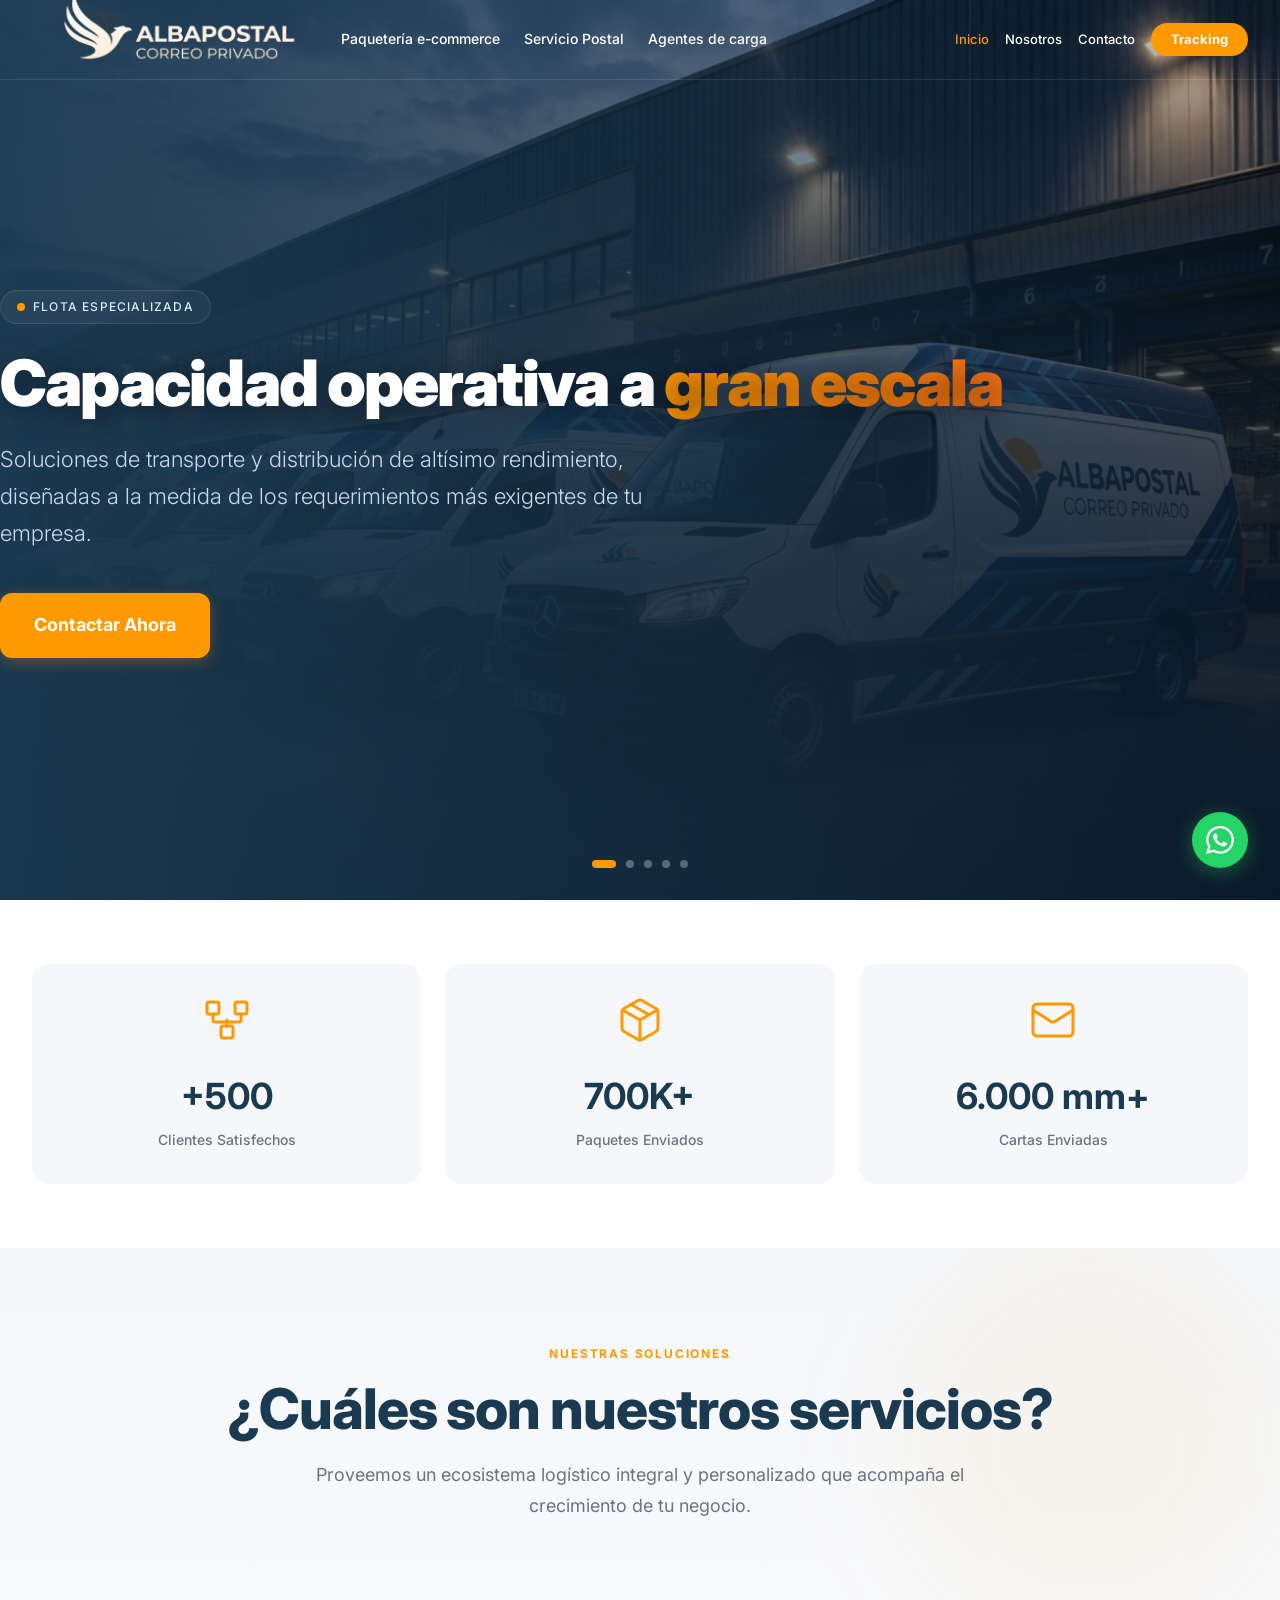
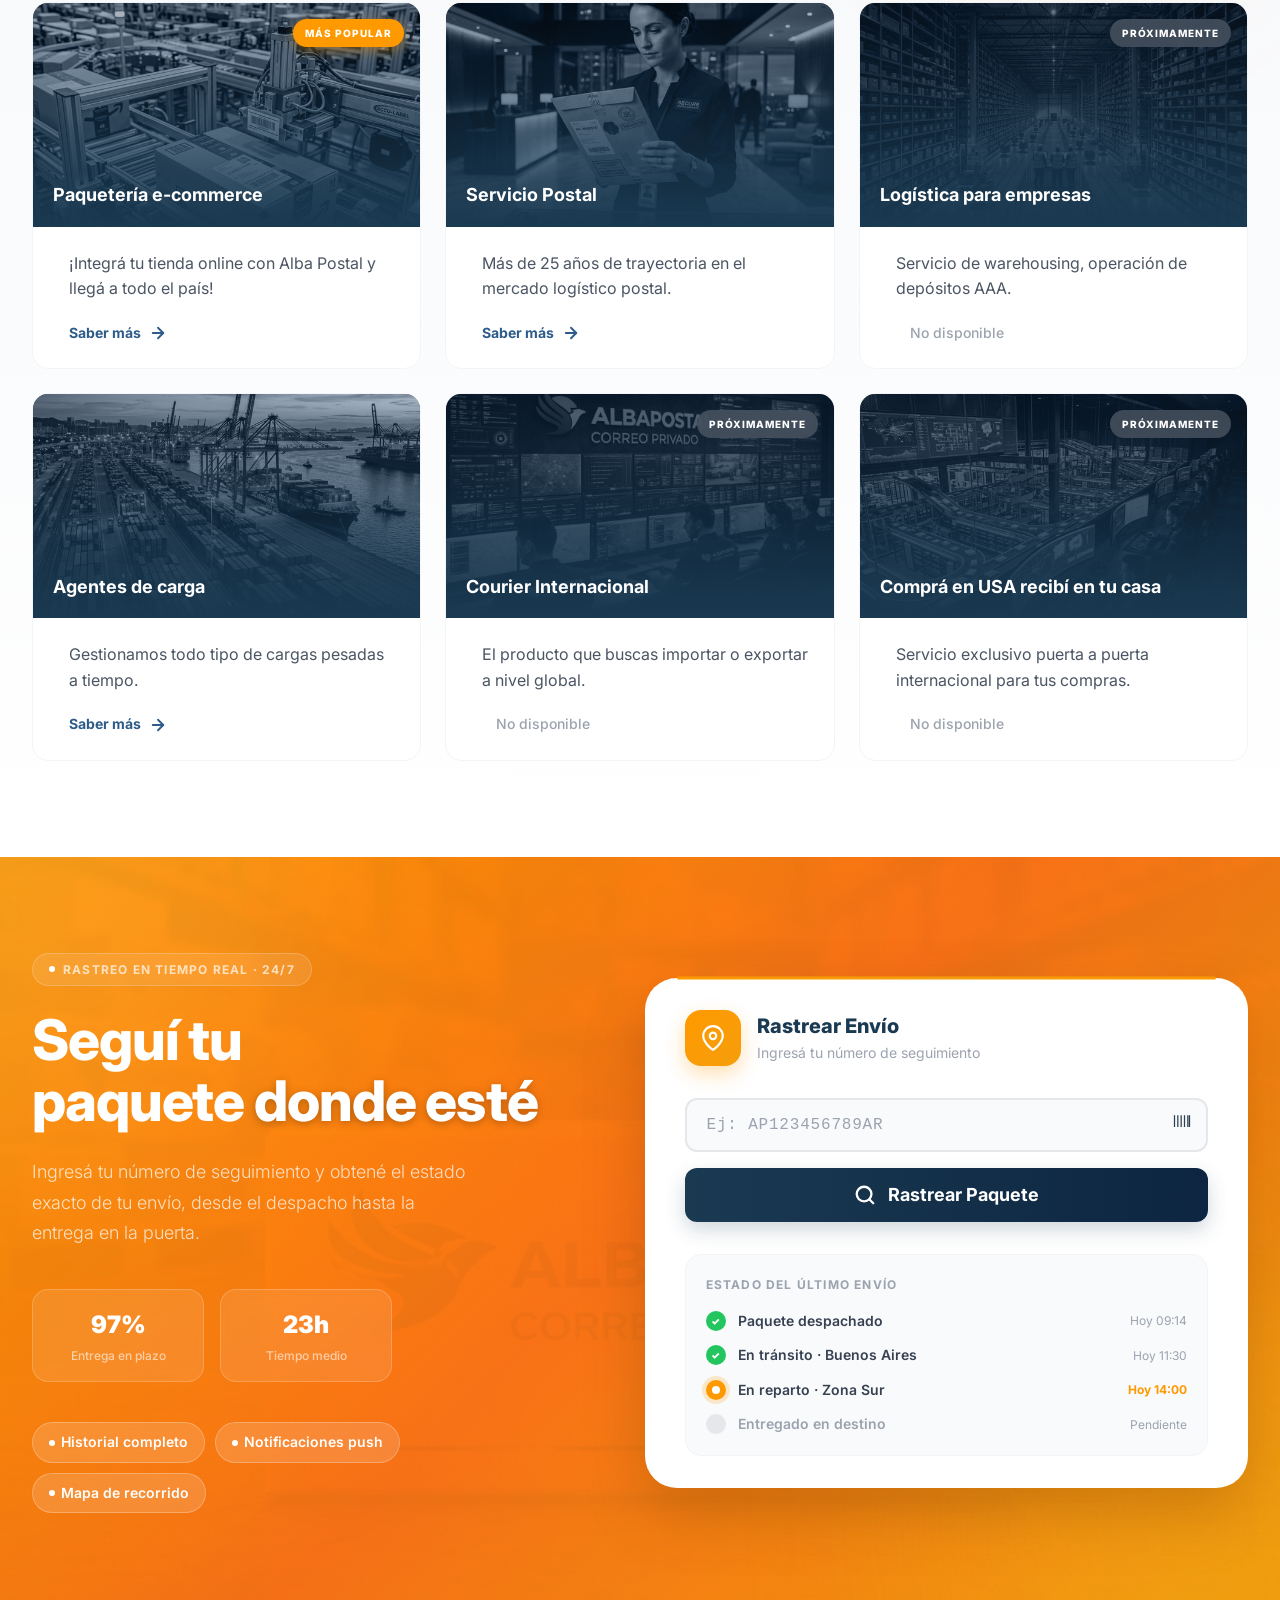
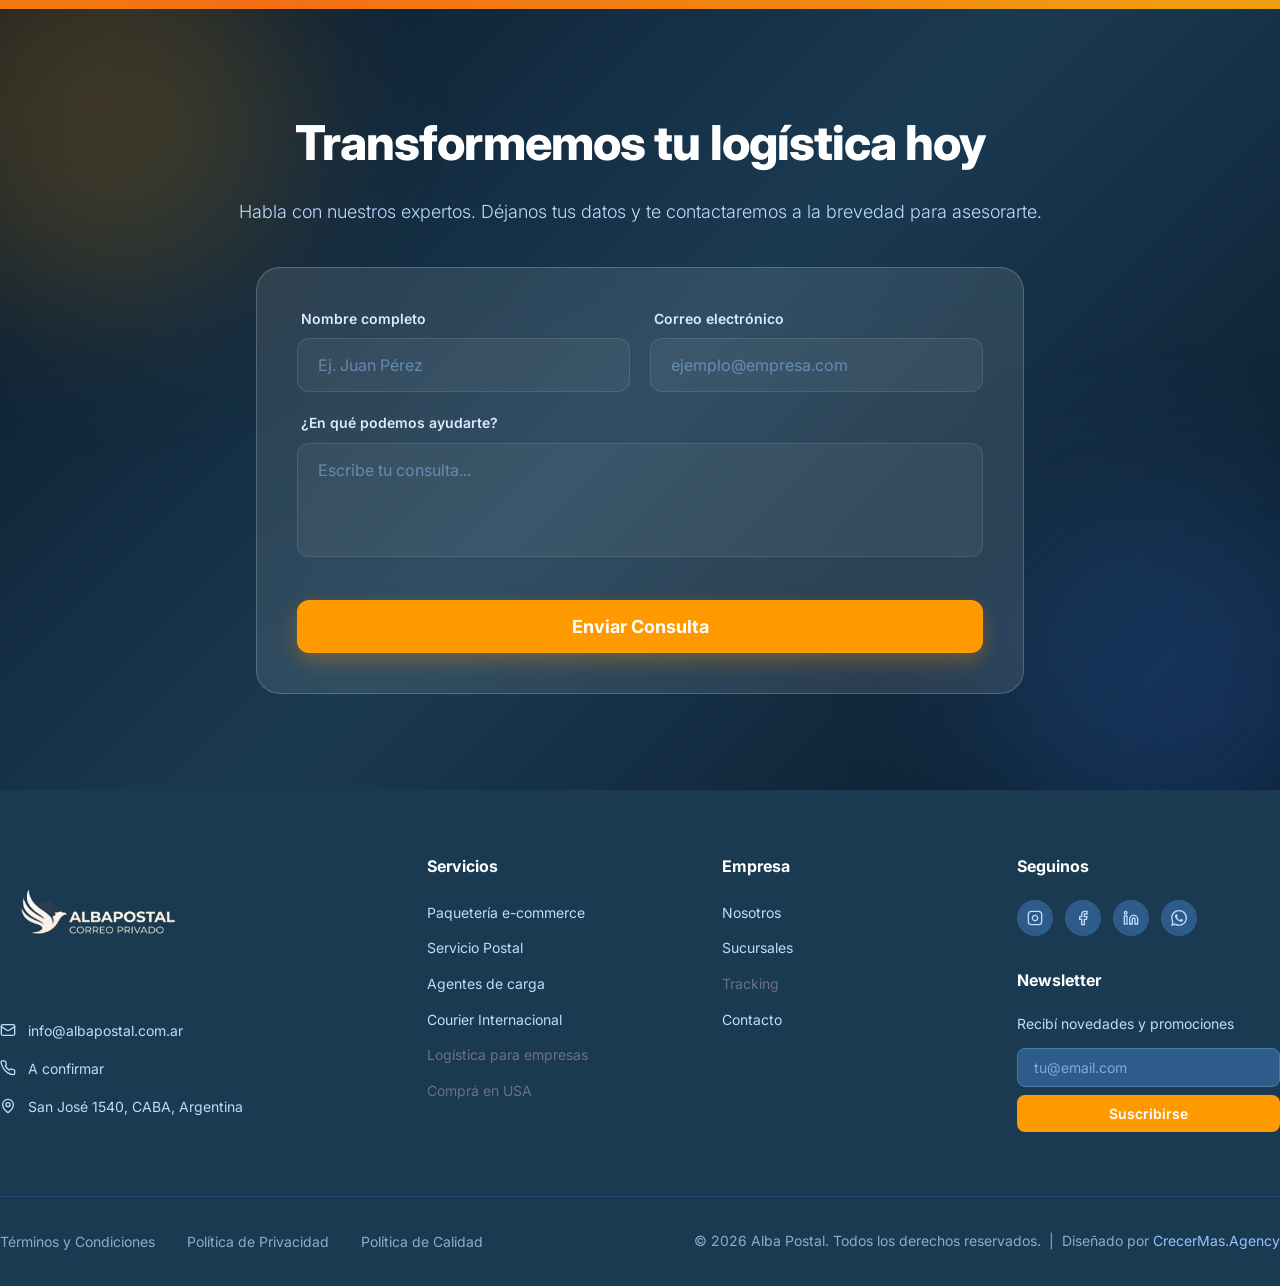
==== commit 184d103d: "Add Nosotros page, update stats, remove About section from home - New /nosotros.html with company de" ====
--- a/index.html
+++ b/index.html
@@ -63,7 +63,6 @@
   <!-- STATS -->
   <section class="stats-section">
     <div class="container">
-      <h2 class="stats-title">Más de 2 años en continuo crecimiento</h2>
       <div class="stats-grid">
         <div class="stat-card">
           <div class="stat-icon">
@@ -72,7 +71,7 @@
               <path d="M5 9v3a1 1 0 0 0 1 1h12a1 1 0 0 0 1-1V9"/><path d="M12 12v3"/>
             </svg>
           </div>
-          <span class="stat-value">+500</span>
+          <span class="stat-value" data-count="500" data-prefix="+" data-suffix="">+500</span>
           <span class="stat-label">Clientes Satisfechos</span>
         </div>
         <div class="stat-card">
@@ -82,18 +81,8 @@
               <polyline points="3.29 7 12 12 20.71 7"/><line x1="12" y1="22" x2="12" y2="12"/>
             </svg>
           </div>
-          <span class="stat-value">150K+</span>
+          <span class="stat-value" data-count="700" data-prefix="" data-suffix="K+">700K+</span>
           <span class="stat-label">Paquetes Enviados</span>
-        </div>
-        <div class="stat-card">
-          <div class="stat-icon">
-            <svg width="48" height="48" viewBox="0 0 24 24" fill="none" stroke="currentColor" stroke-width="1.5" stroke-linecap="round" stroke-linejoin="round">
-              <path d="M5 17H3a2 2 0 0 1-2-2V5a2 2 0 0 1 2-2h11a2 2 0 0 1 2 2v3"/>
-              <rect x="9" y="11" width="14" height="10" rx="2"/><circle cx="12" cy="21" r="1"/><circle cx="20" cy="21" r="1"/>
-            </svg>
-          </div>
-          <span class="stat-value">70K+</span>
-          <span class="stat-label">Toneladas Transportadas</span>
         </div>
         <div class="stat-card">
           <div class="stat-icon">
@@ -101,7 +90,7 @@
               <rect x="2" y="4" width="20" height="16" rx="2"/><path d="m22 7-8.97 5.7a1.94 1.94 0 0 1-2.06 0L2 7"/>
             </svg>
           </div>
-          <span class="stat-value">250K+</span>
+          <span class="stat-value" data-count="6000" data-prefix="" data-suffix=" mm+">6.000 mm+</span>
           <span class="stat-label">Cartas Enviadas</span>
         </div>
       </div>
@@ -207,54 +196,6 @@
             <p>Servicio exclusivo puerta a puerta internacional para tus compras.</p>
             <span class="service-unavailable"><span class="service-unavailable-dot"></span>No disponible</span>
           </div>
-        </div>
-      </div>
-    </div>
-  </section>
-
-  <!-- ABOUT -->
-  <section class="about-section">
-    <div class="container" style="position:relative;z-index:1">
-      <div class="about-grid">
-        <div class="about-img-wrap">
-          <img src="/images/about_pyme.png" alt="Alba Postal workspace" loading="lazy">
-          <div class="about-img-overlay1"></div>
-          <div class="about-img-overlay2"></div>
-          <div class="about-img-footer">
-            <img src="/logo2.png" alt="Alba Postal Logo">
-            <div class="about-status">
-              <span class="about-status-dot"></span>
-              <span>Sistema Activo</span>
-            </div>
-          </div>
-        </div>
-        <div class="about-content" style="padding-left:0">
-          <span class="about-badge">Sobre nosotros</span>
-          <h2 class="about-h2">Ofrecemos soluciones a medida, <br>transportamos emociones</h2>
-          <div class="about-text">
-            <p>Nos especializamos en servicios de logística e-commerce, servicio postal, courier puerta a puerta, exportaciones e importaciones desde y hacia América Latina, Europa y Asia.</p>
-            <p>Contamos con sucursales propias en Buenos Aires, Miami y Guangzhou, en las que ofrecemos una gama completa de servicios sustentados en tecnología de punta para administrar toda su cadena de suministro.</p>
-            <p>Nos acercamos a nuestros clientes contando con más de 170 puntos de entrega en Argentina y 6 sucursales centrales exclusivas en Buenos Aires.</p>
-          </div>
-          <ul class="about-highlights">
-            <li class="about-highlight-item">
-              <span class="about-highlight-check"><svg width="12" height="12" viewBox="0 0 24 24" fill="none" stroke="#FF9900" stroke-width="3" stroke-linecap="round" stroke-linejoin="round"><polyline points="20 6 9 17 4 12"/></svg></span>
-              <span>Ubicación estratégica en 4 países</span>
-            </li>
-            <li class="about-highlight-item">
-              <span class="about-highlight-check"><svg width="12" height="12" viewBox="0 0 24 24" fill="none" stroke="#FF9900" stroke-width="3" stroke-linecap="round" stroke-linejoin="round"><polyline points="20 6 9 17 4 12"/></svg></span>
-              <span>170+ puntos de entrega</span>
-            </li>
-            <li class="about-highlight-item">
-              <span class="about-highlight-check"><svg width="12" height="12" viewBox="0 0 24 24" fill="none" stroke="#FF9900" stroke-width="3" stroke-linecap="round" stroke-linejoin="round"><polyline points="20 6 9 17 4 12"/></svg></span>
-              <span>Más de 2 años en crecimiento</span>
-            </li>
-            <li class="about-highlight-item">
-              <span class="about-highlight-check"><svg width="12" height="12" viewBox="0 0 24 24" fill="none" stroke="#FF9900" stroke-width="3" stroke-linecap="round" stroke-linejoin="round"><polyline points="20 6 9 17 4 12"/></svg></span>
-              <span>Sistema nativo y sin intermediarios</span>
-            </li>
-          </ul>
-          <a href="/contacto.html" class="btn btn-accent btn-lg">Contactar con un Especialista</a>
         </div>
       </div>
     </div>
@@ -275,9 +216,8 @@
           </h2>
           <p class="tracking-p">Ingresá tu número de seguimiento y obtené el estado exacto de tu envío, desde el despacho hasta la entrega en la puerta.</p>
           <div class="tracking-stats">
-            <div class="tracking-stat"><div class="tracking-stat-val">+50K</div><div class="tracking-stat-lbl">Envíos rastreados</div></div>
-            <div class="tracking-stat"><div class="tracking-stat-val">98%</div><div class="tracking-stat-lbl">Entrega en plazo</div></div>
-            <div class="tracking-stat"><div class="tracking-stat-val">24h</div><div class="tracking-stat-lbl">Tiempo medio</div></div>
+            <div class="tracking-stat"><div class="tracking-stat-val" data-count="98" data-prefix="" data-suffix="%">98%</div><div class="tracking-stat-lbl">Entrega en plazo</div></div>
+            <div class="tracking-stat"><div class="tracking-stat-val" data-count="24" data-prefix="" data-suffix="h">24h</div><div class="tracking-stat-lbl">Tiempo medio</div></div>
           </div>
           <div class="tracking-pills">
             <span class="tracking-pill"><span class="tracking-pill-dot"></span>Historial completo</span>
--- a/css/styles.css
+++ b/css/styles.css
@@ -544,7 +544,7 @@
 .stats-section { padding: 4rem 0; background: #fff; }
 .stats-title { font-size: clamp(1.5rem, 3vw, 2rem); font-weight: 700; color: var(--primary); text-align: center; margin-bottom: 3rem; }
 .stats-grid { display: grid; grid-template-columns: repeat(2, 1fr); gap: 1.5rem; }
-@media (min-width: 1024px) { .stats-grid { grid-template-columns: repeat(4, 1fr); } }
+@media (min-width: 1024px) { .stats-grid { grid-template-columns: repeat(3, 1fr); } }
 .stat-card {
   display: flex; flex-direction: column; align-items: center; text-align: center;
   padding: 2rem;
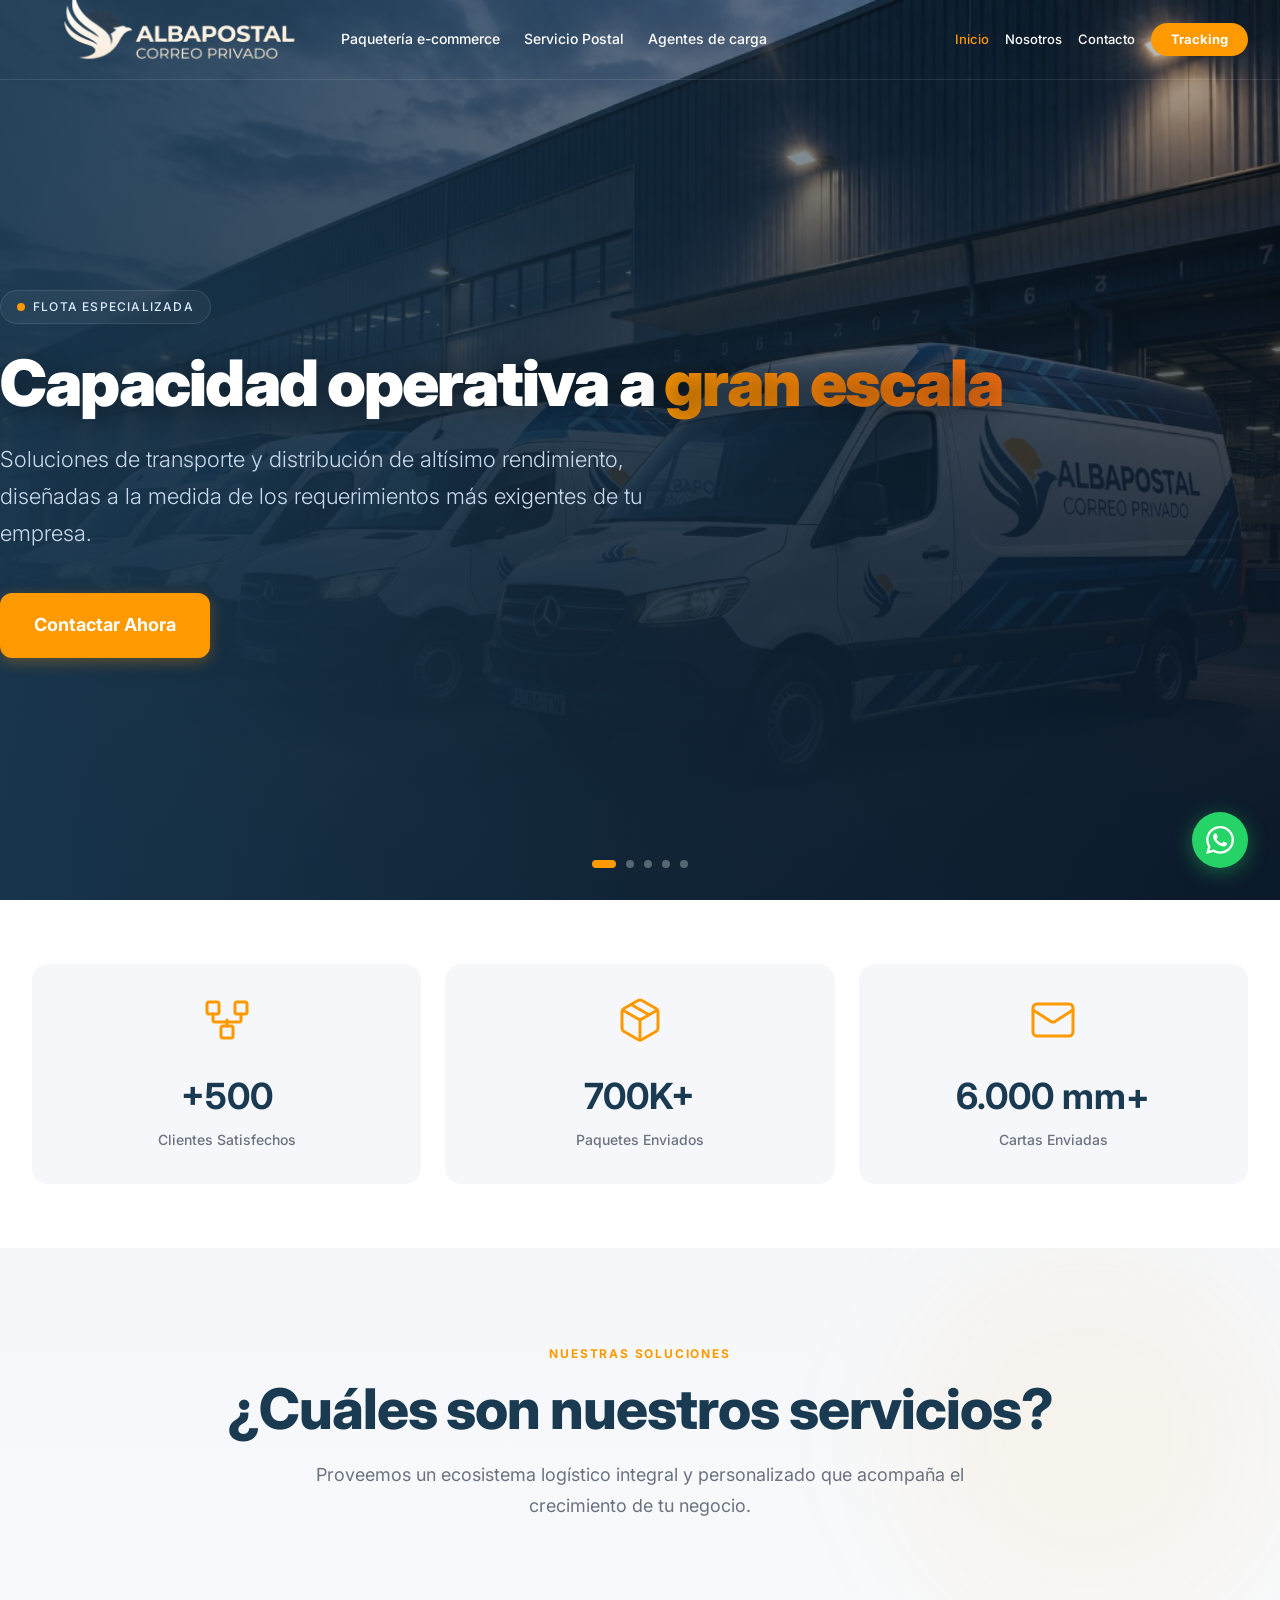
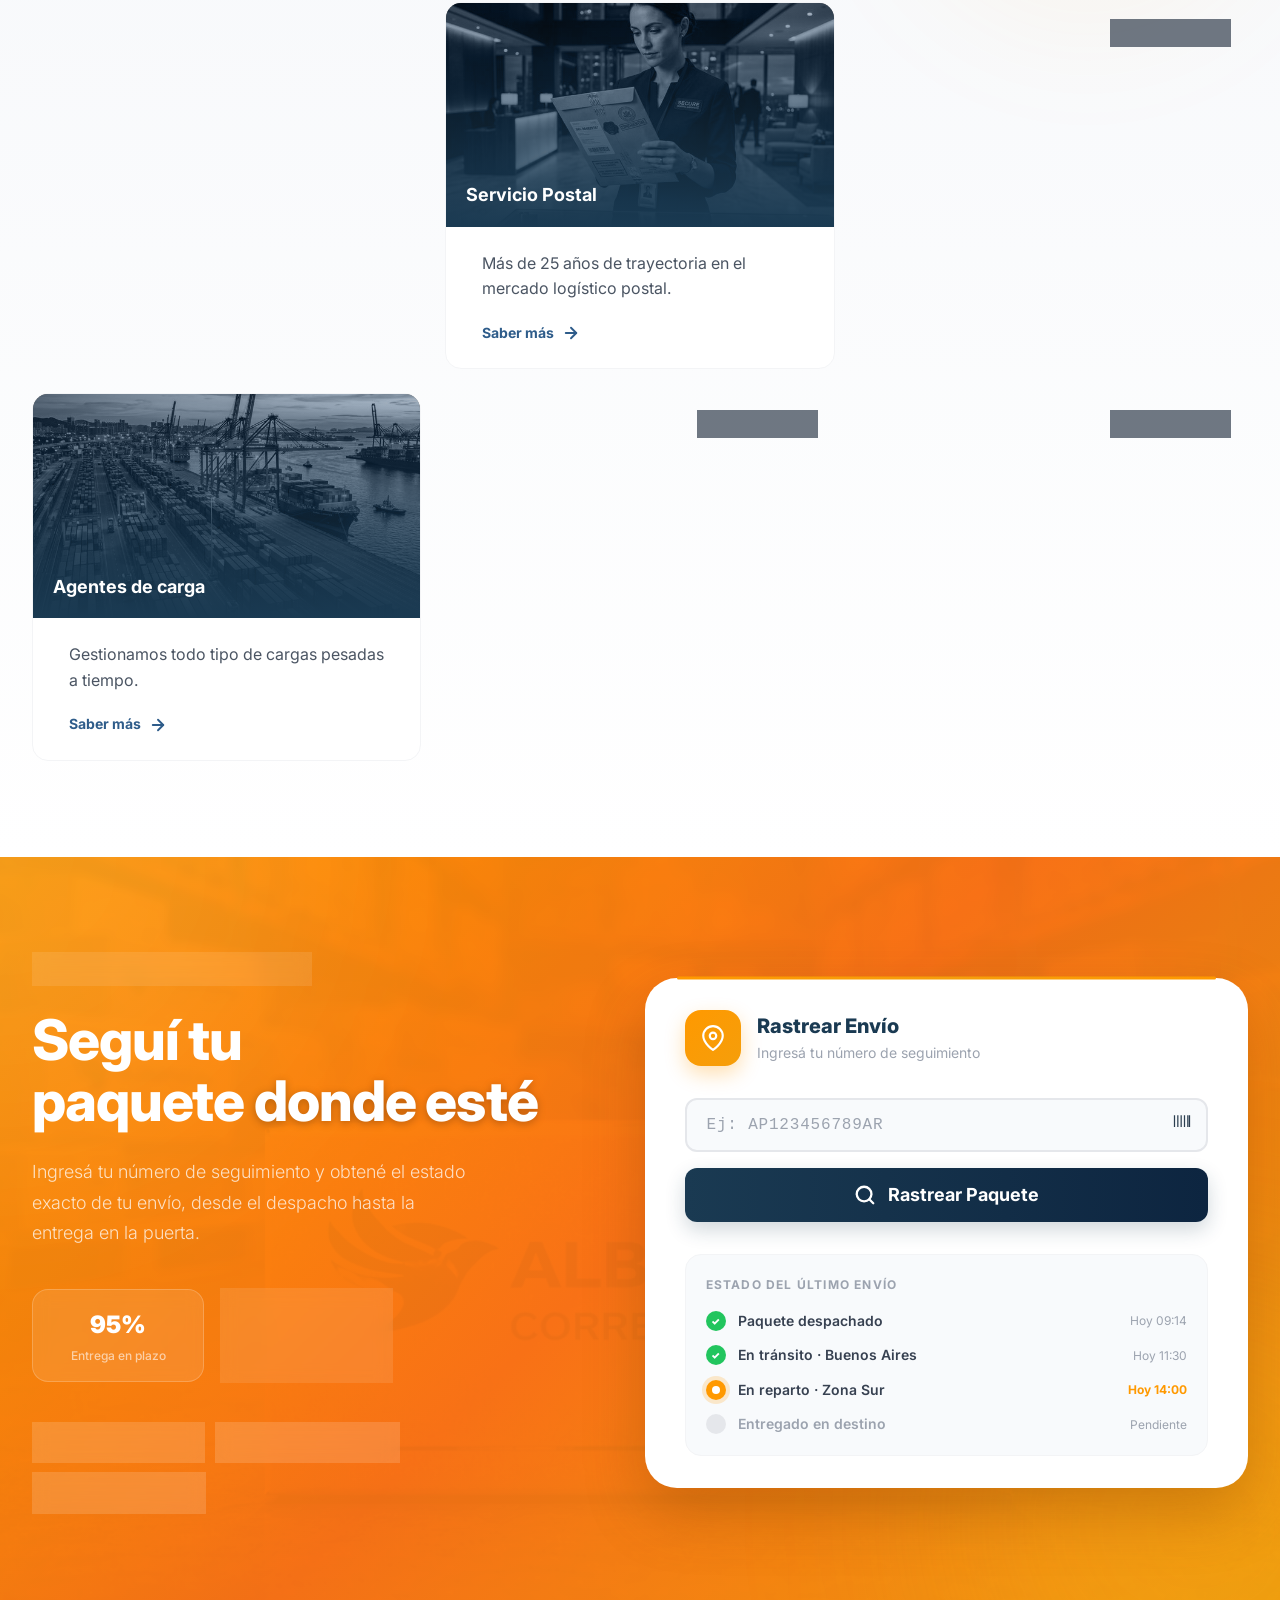
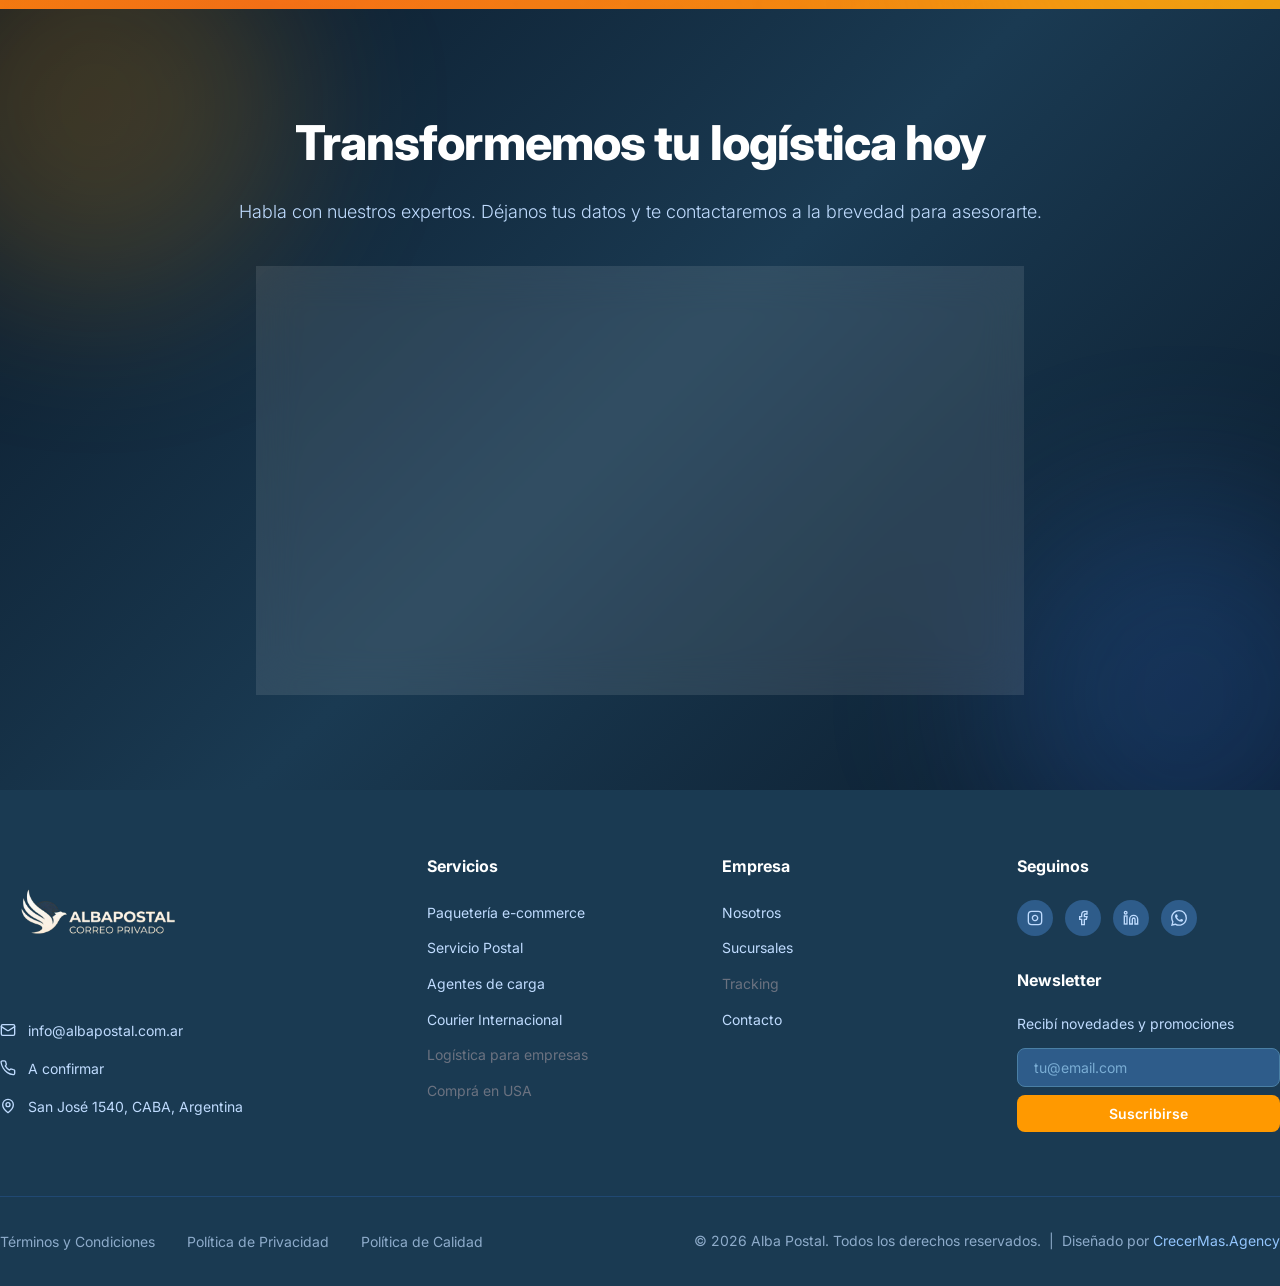
==== commit 4cae9535: "Fix pillar cards overlap, contacto height, WhatsApp, forms to email - logistica-ecommerce: remove tr" ====
--- a/index.html
+++ b/index.html
@@ -292,15 +292,15 @@
           <form id="cta-form" class="cta-form-grid">
             <div>
               <label class="cta-form-label" for="cta-name">Nombre completo</label>
-              <input id="cta-name" type="text" required placeholder="Ej. Juan Pérez" class="cta-form-input" pattern="[a-zA-ZáéíóúÁÉÍÓÚñÑ\s]{3,}" title="Mínimo 3 caracteres">
+              <input id="cta-name" name="nombre" type="text" required placeholder="Ej. Juan Pérez" class="cta-form-input" pattern="[a-zA-ZáéíóúÁÉÍÓÚñÑ\s]{3,}" title="Mínimo 3 caracteres">
             </div>
             <div>
               <label class="cta-form-label" for="cta-email">Correo electrónico</label>
-              <input id="cta-email" type="email" required placeholder="ejemplo@empresa.com" class="cta-form-input">
+              <input id="cta-email" name="email" type="email" required placeholder="ejemplo@empresa.com" class="cta-form-input">
             </div>
             <div style="grid-column:1/-1">
               <label class="cta-form-label" for="cta-message">¿En qué podemos ayudarte?</label>
-              <textarea id="cta-message" rows="4" required minlength="10" placeholder="Escribe tu consulta..." class="cta-form-textarea"></textarea>
+              <textarea id="cta-message" name="mensaje" rows="4" required minlength="10" placeholder="Escribe tu consulta..." class="cta-form-textarea"></textarea>
             </div>
             <div style="grid-column:1/-1;margin-top:1rem">
               <button type="submit" class="btn btn-accent btn-lg form-submit-btn" style="width:100%">Enviar Consulta</button>
--- a/css/styles.css
+++ b/css/styles.css
@@ -465,7 +465,7 @@
 }
 .hero-overlay-l {
   position: absolute; inset: 0;
-  background: linear-gradient(to right, rgba(26,58,82,.9), transparent);
+  background: linear-gradient(to right, rgba(26,58,82,.80) 0%, rgba(26,58,82,.3) 50%, transparent 100%);
 }
 .hero-grid-overlay {
   position: absolute; inset: 0;
@@ -1034,38 +1034,42 @@
    =========================== */
 .page-hero {
   position: relative;
-  padding: 8rem 0 5rem;
+  padding: 10rem 0 7rem;
+  min-height: 75vh;
+  display: flex;
+  align-items: center;
   background: var(--navy);
   overflow: hidden;
 }
-@media (min-width: 1024px) { .page-hero { padding: 12rem 0 8rem; } }
+@media (min-width: 1024px) { .page-hero { padding: 14rem 0 9rem; } }
+.page-hero > .container { width: 100%; }
 .page-hero-bg {
   position: absolute; inset: 0;
 }
 .page-hero-bg img {
   width: 100%; height: 100%;
   object-fit: cover;
-  opacity: .4;
+  opacity: .9;
 }
 .page-hero-overlay-r {
   position: absolute; inset: 0;
-  background: linear-gradient(to right, var(--navy) 30%, rgba(10,25,41,.8) 60%, rgba(10,25,41,.3));
+  background: linear-gradient(to right, rgba(26,58,82,.80) 0%, rgba(26,58,82,.3) 50%, transparent 100%);
 }
 .page-hero-overlay-t {
   position: absolute; inset: 0;
-  background: linear-gradient(to top, var(--navy), transparent);
-}
-.page-hero-content { position: relative; z-index: 2; }
+  background: linear-gradient(to top, var(--navy) 0%, rgba(10,25,41,.6) 40%, transparent 100%);
+}
+.page-hero-content { position: relative; z-index: 2; text-align: center; }
 .page-hero-tag {
   display: inline-block;
-  padding: .25rem .75rem;
+  padding: .35rem 1.1rem;
   border-radius: 9999px;
-  background: rgba(255,153,0,.1);
-  border: 1px solid rgba(255,153,0,.2);
-  font-size: .75rem; font-weight: 700;
-  text-transform: uppercase; letter-spacing: .15em;
+  background: rgba(255,153,0,.15);
+  border: 1px solid rgba(255,153,0,.3);
+  font-size: .8rem; font-weight: 600;
+  text-transform: uppercase; letter-spacing: .06em;
   color: var(--accent);
-  margin-bottom: 1.5rem;
+  margin-bottom: 1.25rem;
 }
 .page-hero-h1 {
   font-size: clamp(2.25rem, 5vw, 4.5rem);
@@ -1073,7 +1077,8 @@
   color: #fff;
   line-height: 1.1;
   letter-spacing: -.02em;
-  margin-bottom: 1.5rem;
+  margin: 0 auto 1.5rem;
+  max-width: 56rem;
 }
 .page-hero-p {
   font-size: clamp(1rem, 2vw, 1.375rem);
@@ -1081,7 +1086,7 @@
   font-weight: 300;
   max-width: 40rem;
   line-height: 1.7;
-  margin-bottom: 2.5rem;
+  margin: 0 auto 2.5rem;
 }
 
 /* ===========================
@@ -1486,7 +1491,7 @@
   overflow: hidden;
   z-index: 0;
 }
-.contacto-bg img { position: absolute; inset: 0; width: 100%; height: 100%; object-fit: cover; mix-blend-mode: luminosity; opacity: .8; }
+.contacto-bg img { position: absolute; inset: 0; width: 100%; height: 100%; object-fit: cover; opacity: .9; }
 .contacto-bg::after {
   content: '';
   position: absolute; inset: 0;
@@ -1495,14 +1500,14 @@
 .contacto-bg::before {
   content: '';
   position: absolute; inset: 0;
-  background: linear-gradient(to right, rgba(26,58,82,.9), transparent);
+  background: linear-gradient(to right, rgba(10,25,41,.72) 0%, rgba(10,25,41,.35) 45%, rgba(10,25,41,.1) 100%);
   z-index: 1;
 }
-.contacto-overlay-grad { position: absolute; inset: 0; background: linear-gradient(to top, var(--navy), rgba(10,25,41,.7), transparent); z-index: 1; }
+.contacto-overlay-grad { position: absolute; inset: 0; background: linear-gradient(to top, rgba(10,25,41,.75) 0%, rgba(10,25,41,.2) 40%, transparent 100%); z-index: 1; }
 
 .contacto-page { background: var(--gray-50); min-height: 100vh; position: relative; }
-.contacto-inner { position: relative; z-index: 10; padding-top: 8rem; padding-bottom: 6rem; }
-.contacto-header { text-align: center; max-width: 56rem; margin: 0 auto 4rem; padding-top: 2.5rem; }
+.contacto-inner { position: relative; z-index: 10; padding-top: 5rem; padding-bottom: 6rem; }
+.contacto-header { text-align: center; max-width: 56rem; margin: 0 auto 4rem; padding-top: 1rem; }
 .contacto-header h1 { font-size: clamp(2.5rem, 6vw, 4.5rem); font-weight: 800; color: #fff; letter-spacing: -.02em; margin-bottom: 1.5rem; }
 .contacto-header p  { font-size: clamp(1rem, 2vw, 1.375rem); color: var(--blue-100); font-weight: 300; opacity: .9; }
 
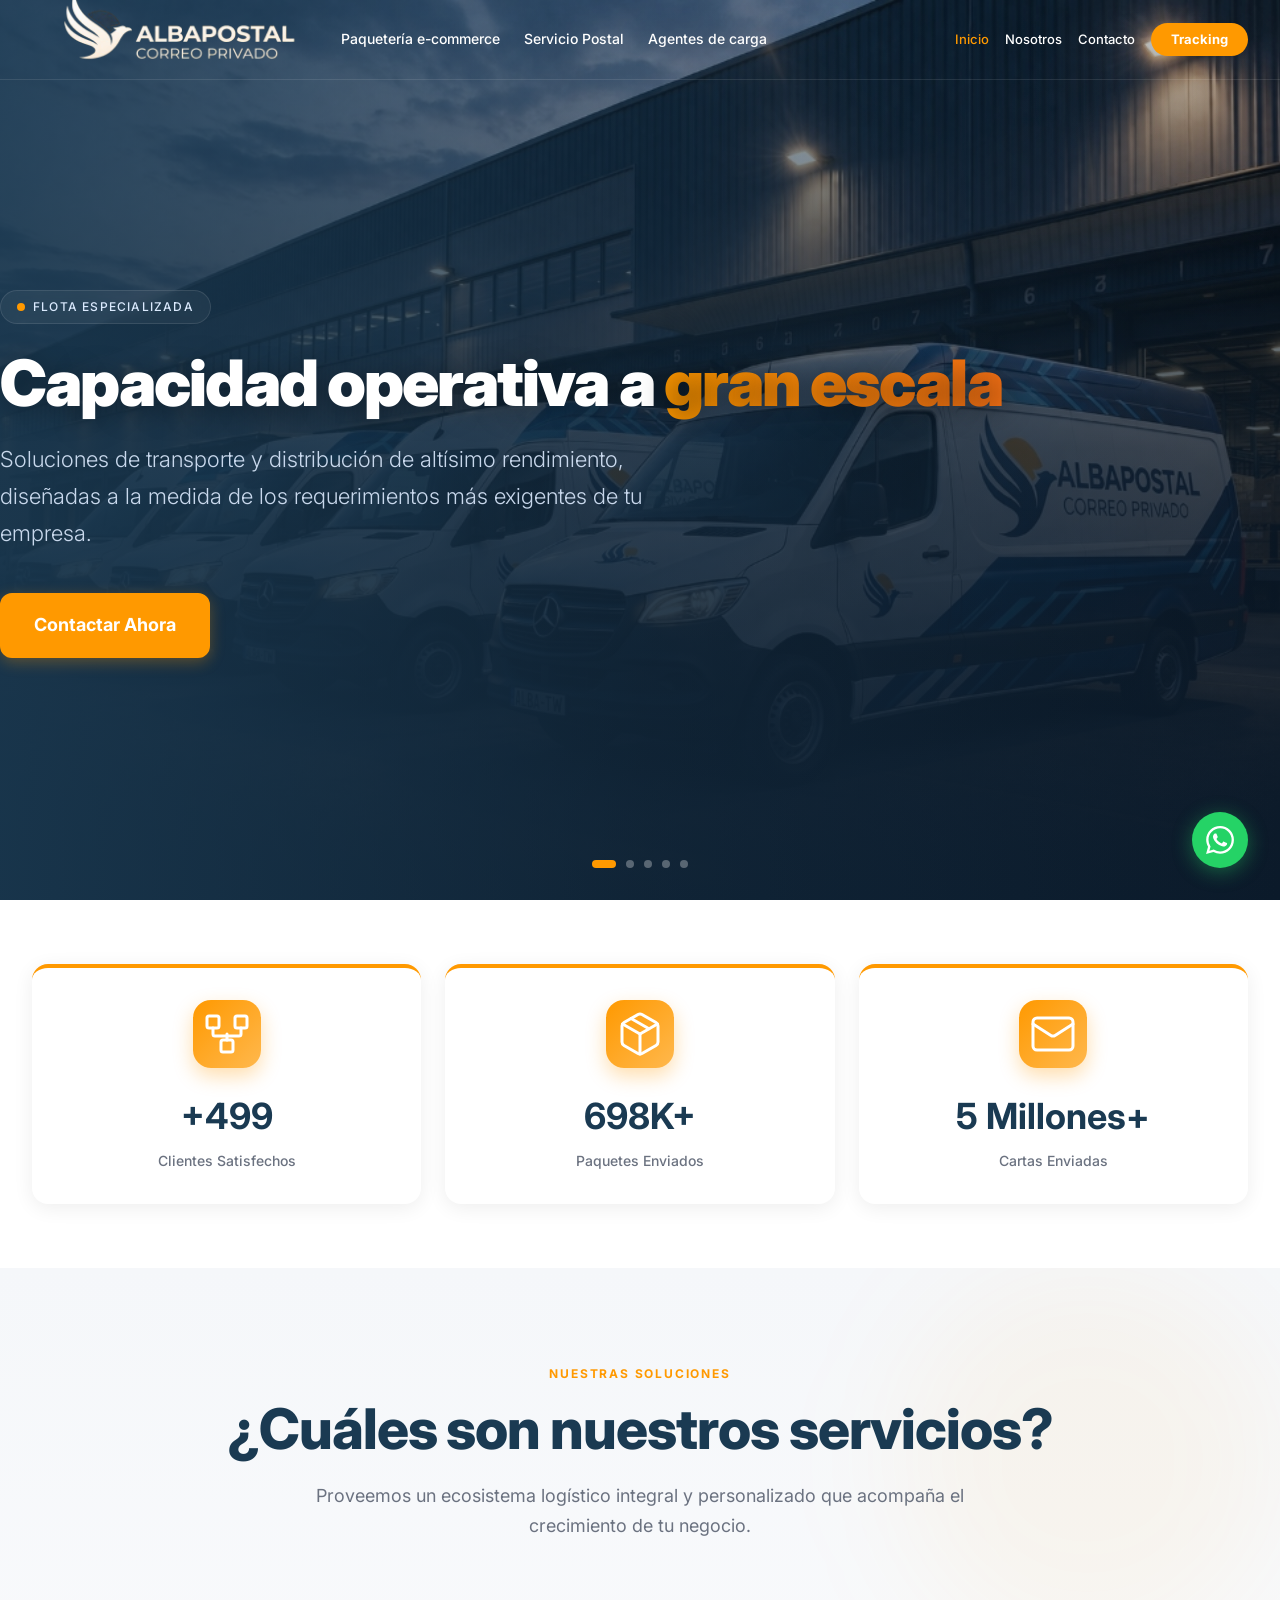
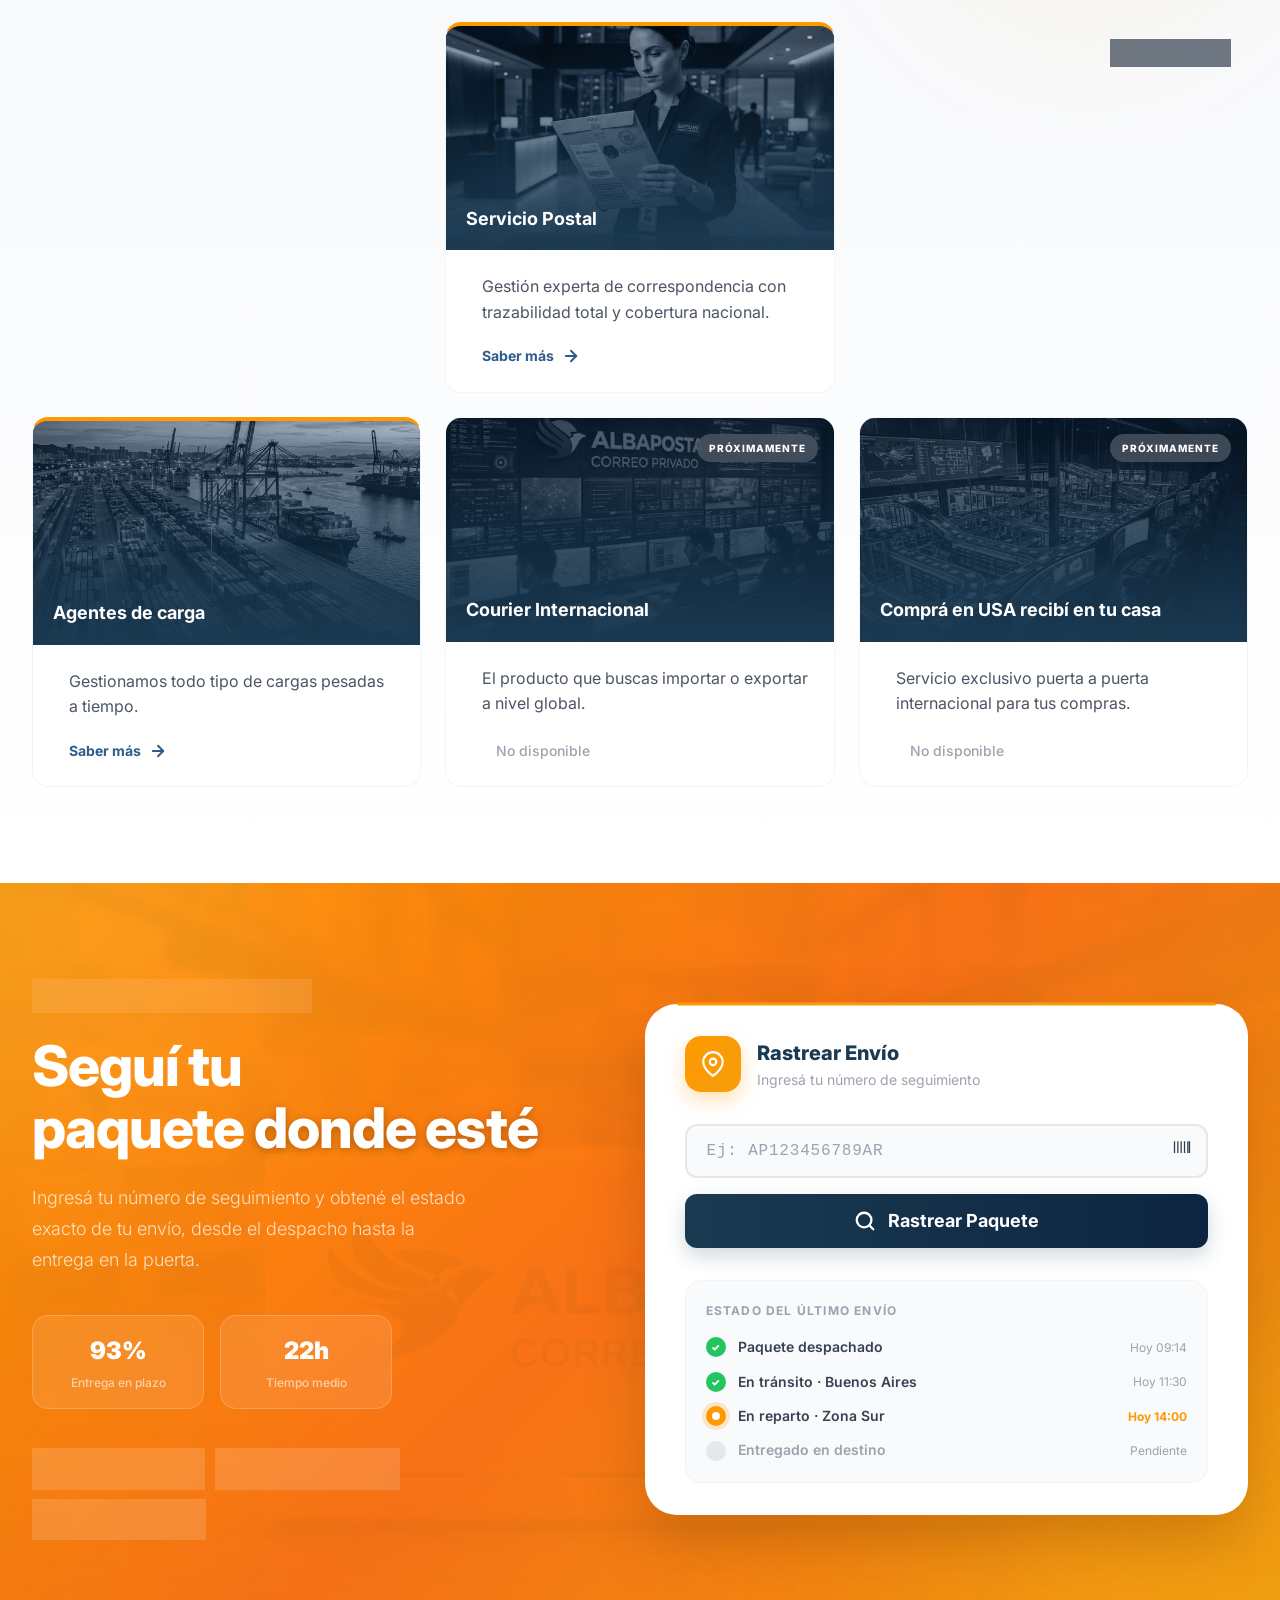
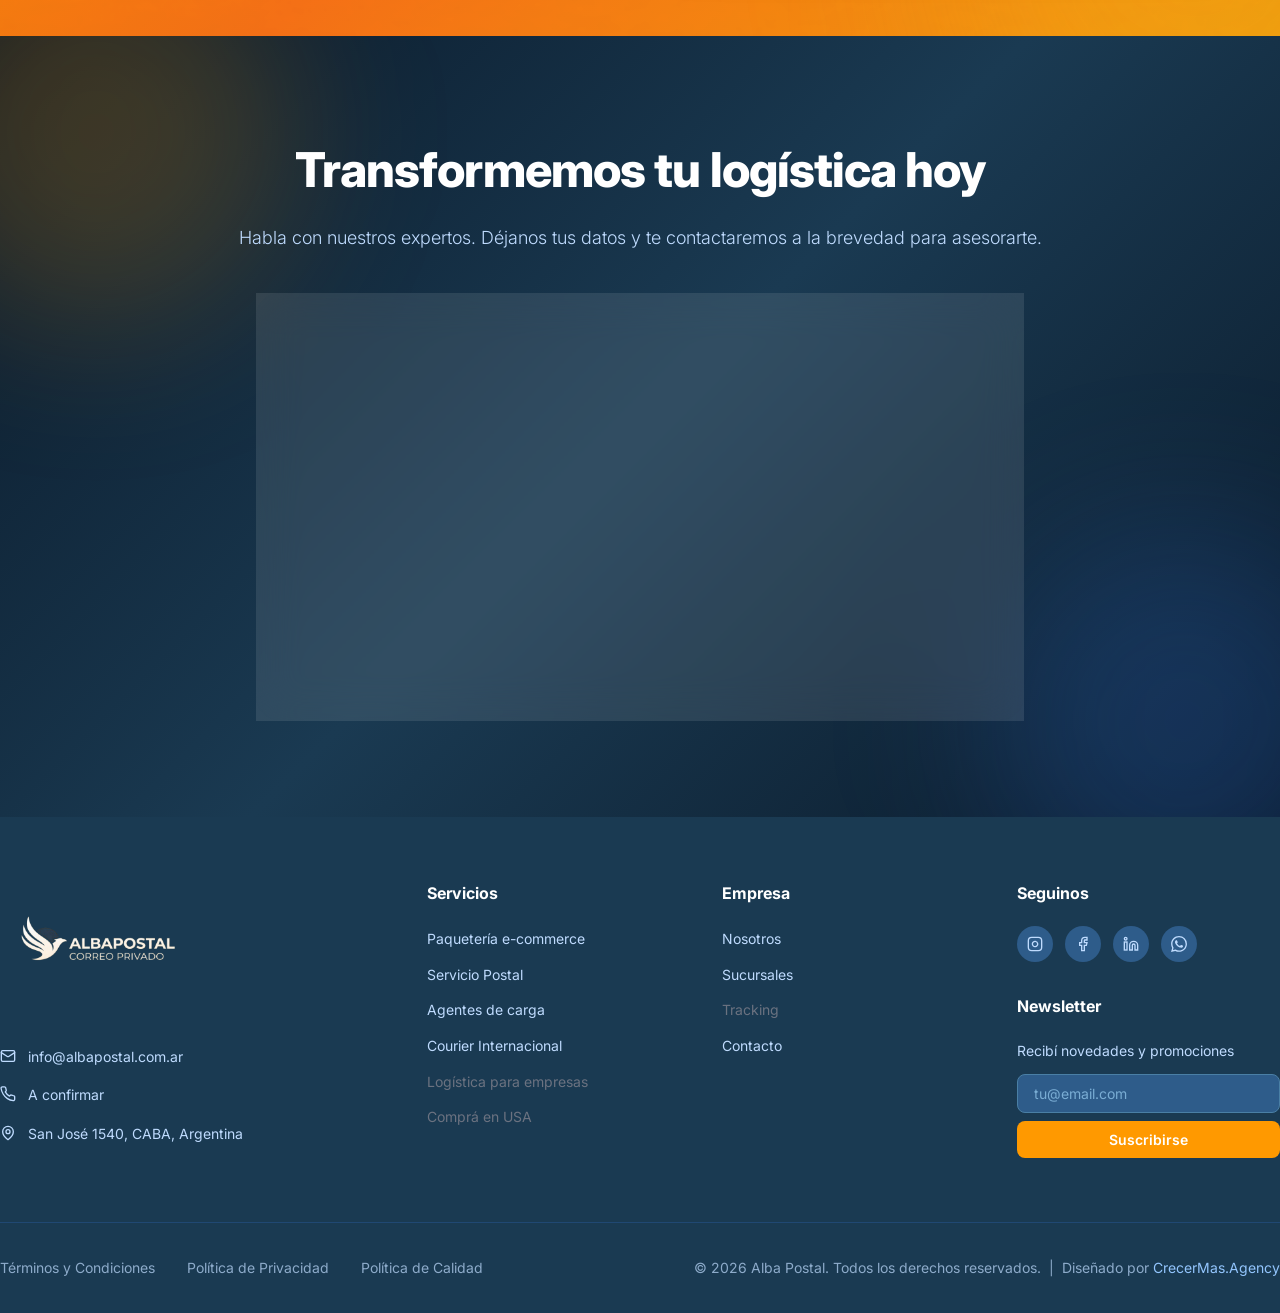
==== commit 01a15cad: "Update stats: 6 Millones+ cartas, remove all mentions of 25 years, fix nosotros highlights" ====
--- a/index.html
+++ b/index.html
@@ -90,7 +90,7 @@
               <rect x="2" y="4" width="20" height="16" rx="2"/><path d="m22 7-8.97 5.7a1.94 1.94 0 0 1-2.06 0L2 7"/>
             </svg>
           </div>
-          <span class="stat-value" data-count="6000" data-prefix="" data-suffix=" mm+">6.000 mm+</span>
+          <span class="stat-value" data-count="6" data-prefix="" data-suffix=" Millones+">6 Millones+</span>
           <span class="stat-label">Cartas Enviadas</span>
         </div>
       </div>
@@ -134,7 +134,7 @@
           </div>
           <div class="service-card-body">
             <div class="service-card-left-bar"></div>
-            <p>Más de 25 años de trayectoria en el mercado logístico postal.</p>
+            <p>Gestión experta de correspondencia con trazabilidad total y cobertura nacional.</p>
             <span class="service-card-link">
               Saber más
               <svg width="18" height="18" viewBox="0 0 24 24" fill="none" stroke="currentColor" stroke-width="2.5" stroke-linecap="round" stroke-linejoin="round"><path d="M5 12h14"/><path d="m12 5 7 7-7 7"/></svg>
--- a/css/styles.css
+++ b/css/styles.css
@@ -548,12 +548,23 @@
 .stat-card {
   display: flex; flex-direction: column; align-items: center; text-align: center;
   padding: 2rem;
-  background: var(--light);
+  background: #fff;
   border-radius: var(--radius-xl);
+  border-top: 4px solid var(--accent);
+  box-shadow: 0 4px 20px rgba(0,0,0,.07);
   transition: box-shadow .3s, transform .3s;
 }
-.stat-card:hover { box-shadow: var(--shadow-lg); transform: translateY(-4px); }
-.stat-icon { color: var(--accent); margin-bottom: 1rem; }
+.stat-card:hover { box-shadow: var(--shadow-lg); transform: translateY(-5px); }
+.stat-icon {
+  width: 68px; height: 68px;
+  border-radius: 1.125rem;
+  background: linear-gradient(135deg, var(--accent) 0%, #ffb84d 100%);
+  color: #fff;
+  display: flex; align-items: center; justify-content: center;
+  margin-bottom: 1.25rem;
+  box-shadow: 0 8px 20px rgba(255,153,0,.32);
+  flex-shrink: 0;
+}
 .stat-value { font-size: 2.25rem; font-weight: 700; color: var(--primary); margin-bottom: .25rem; }
 .stat-label { font-size: .875rem; font-weight: 500; color: var(--gray-500); }
 
@@ -579,6 +590,7 @@
 @media (min-width: 640px)  { .services-grid { grid-template-columns: repeat(2, 1fr); } }
 @media (min-width: 1024px) { .services-grid { grid-template-columns: repeat(3, 1fr); } }
 
+.service-card.active-card { border-top: 4px solid var(--accent); }
 .service-card {
   display: flex; flex-direction: column;
   background: #fff;
@@ -1035,7 +1047,7 @@
 .page-hero {
   position: relative;
   padding: 10rem 0 7rem;
-  min-height: 75vh;
+  min-height: 90vh;
   display: flex;
   align-items: center;
   background: var(--navy);
@@ -1282,6 +1294,7 @@
   overflow: hidden;
   box-shadow: 0 4px 20px rgba(0,0,0,.06);
   border: 1px solid var(--gray-100);
+  border-top: 4px solid var(--accent);
   transition: box-shadow .5s, transform .5s;
   display: flex; flex-direction: column; align-items: center; text-align: center;
 }
@@ -1333,16 +1346,17 @@
 .how-step:hover .how-step-num { color: var(--accent); }
 .how-step-icon {
   width: 5rem; height: 5rem;
-  background: #eff6ff;
-  color: #2563eb;
+  background: linear-gradient(135deg, rgba(255,153,0,.18) 0%, rgba(255,153,0,.07) 100%);
+  color: var(--accent);
   border-radius: 1.5rem;
+  border: 2px solid rgba(255,153,0,.25);
   display: flex; align-items: center; justify-content: center;
   font-size: 1.875rem;
   margin-bottom: 1.5rem;
-  transition: background .3s, color .3s;
-  box-shadow: var(--shadow-sm);
-}
-.how-step:hover .how-step-icon { background: var(--accent); color: #fff; }
+  transition: background .3s, color .3s, border-color .3s, box-shadow .3s;
+  box-shadow: 0 4px 16px rgba(255,153,0,.15);
+}
+.how-step:hover .how-step-icon { background: var(--accent); color: #fff; border-color: var(--accent); box-shadow: 0 8px 24px rgba(255,153,0,.4); }
 .how-step h4 { font-size: 1.125rem; font-weight: 700; color: var(--primary); margin-bottom: .75rem; }
 .how-step p  { font-size: .875rem; color: var(--gray-600); font-weight: 500; padding: 0 1rem; }
 
@@ -1356,10 +1370,11 @@
   border-radius: 1rem;
   padding: 1.5rem;
   border: 1px solid var(--gray-100);
+  border-top: 4px solid var(--accent);
   box-shadow: 0 20px 25px -5px rgba(0,0,0,.1);
   display: flex; align-items: center; gap: 1rem; text-align: left;
 }
-.stats-badge-icon { width: 4rem; height: 4rem; background: #eff6ff; color: #2563eb; border-radius: 50%; display: flex; align-items: center; justify-content: center; font-size: 1.875rem; flex-shrink: 0; }
+.stats-badge-icon { width: 4rem; height: 4rem; background: linear-gradient(135deg, rgba(255,153,0,.18), rgba(255,153,0,.07)); color: var(--accent); border-radius: 1rem; border: 2px solid rgba(255,153,0,.22); display: flex; align-items: center; justify-content: center; font-size: 1.875rem; flex-shrink: 0; box-shadow: 0 4px 12px rgba(255,153,0,.15); }
 .stats-badge h4 { font-weight: 800; color: var(--primary); font-size: 1.125rem; }
 .stats-badge p  { font-size: .75rem; font-weight: 700; color: var(--gray-500); text-transform: uppercase; margin-top: .25rem; }
 
@@ -1386,10 +1401,13 @@
 }
 .feature-badge-icon {
   width: 3rem; height: 3rem;
-  background: #eff6ff; border-radius: .75rem;
+  background: linear-gradient(135deg, rgba(255,153,0,.18), rgba(255,153,0,.07));
+  border: 2px solid rgba(255,153,0,.22);
+  border-radius: .75rem;
   display: flex; align-items: center; justify-content: center;
   font-size: 1.5rem;
   color: var(--accent);
+  box-shadow: 0 3px 10px rgba(255,153,0,.15);
 }
 .feature-badge h4 { font-weight: 700; color: var(--primary); font-size: .9375rem; }
 .feature-badge p  { font-size: .8125rem; color: var(--gray-500); font-weight: 500; }
@@ -1553,10 +1571,11 @@
   width: 3.5rem; height: 3.5rem;
   flex-shrink: 0;
   border-radius: 1rem;
-  background: rgba(255,255,255,.05);
-  border: 1px solid rgba(255,255,255,.1);
+  background: rgba(255,153,0,.14);
+  border: 1.5px solid rgba(255,153,0,.3);
   display: flex; align-items: center; justify-content: center;
-  transition: background .3s, border-color .3s;
+  transition: background .3s, border-color .3s, box-shadow .3s;
+  box-shadow: 0 3px 10px rgba(255,153,0,.15);
 }
 .contacto-info-label { font-size: .75rem; font-weight: 600; letter-spacing: .1em; text-transform: uppercase; color: #93c5fd; margin-bottom: .5rem; }
 .contacto-info-val   { font-size: 1.125rem; font-weight: 500; color: #fff; }
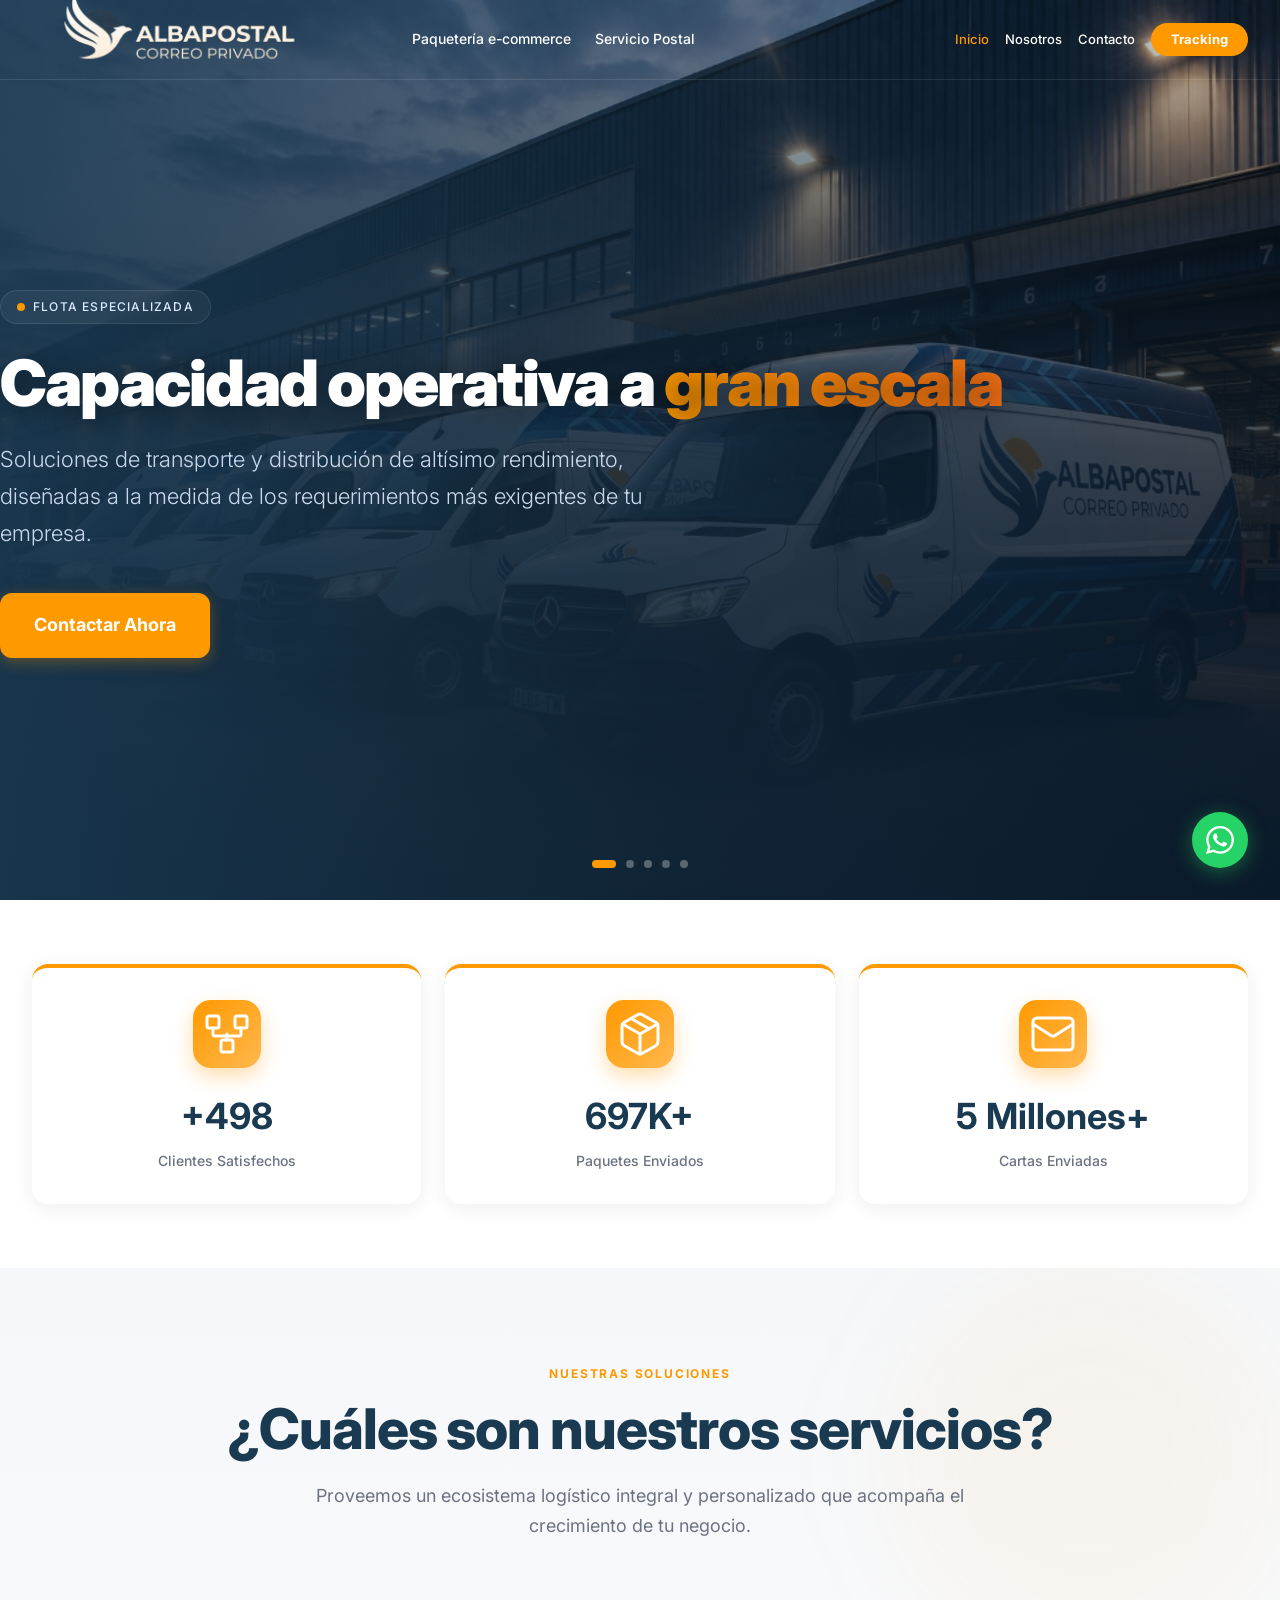
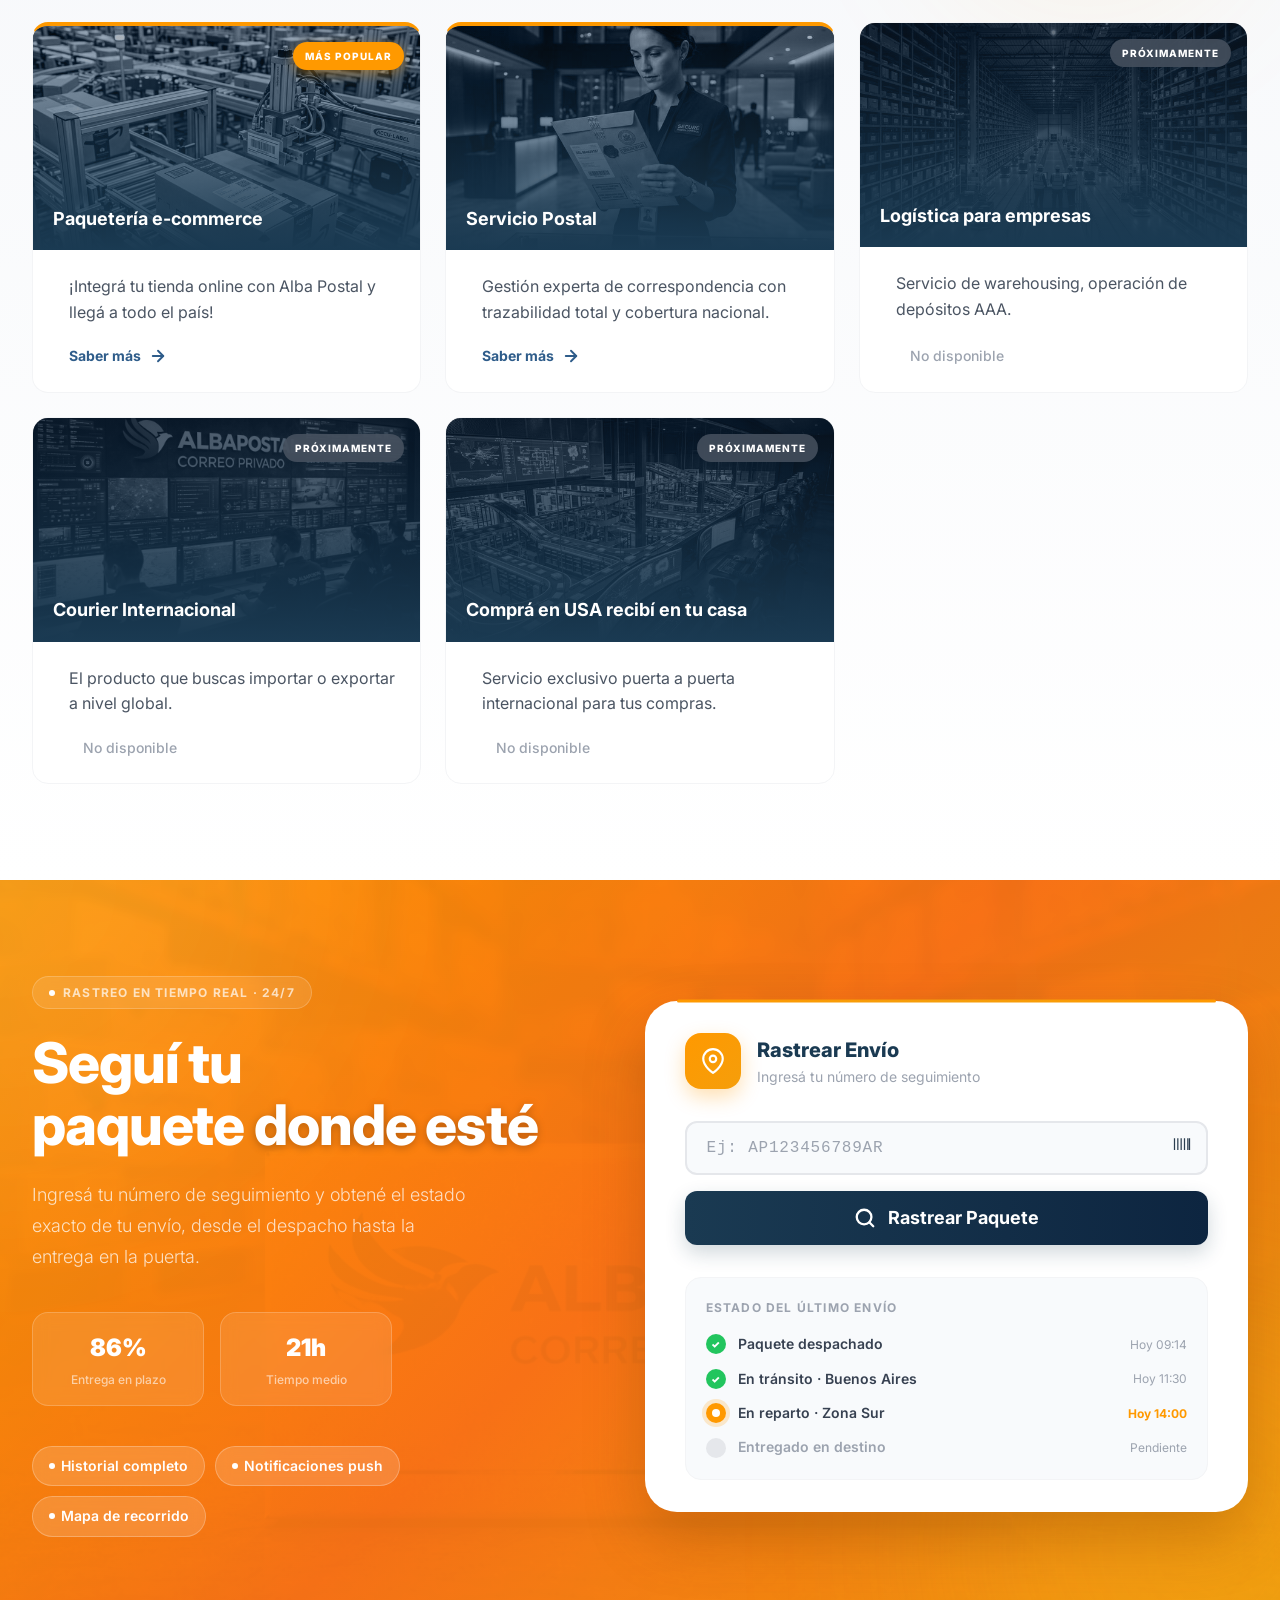
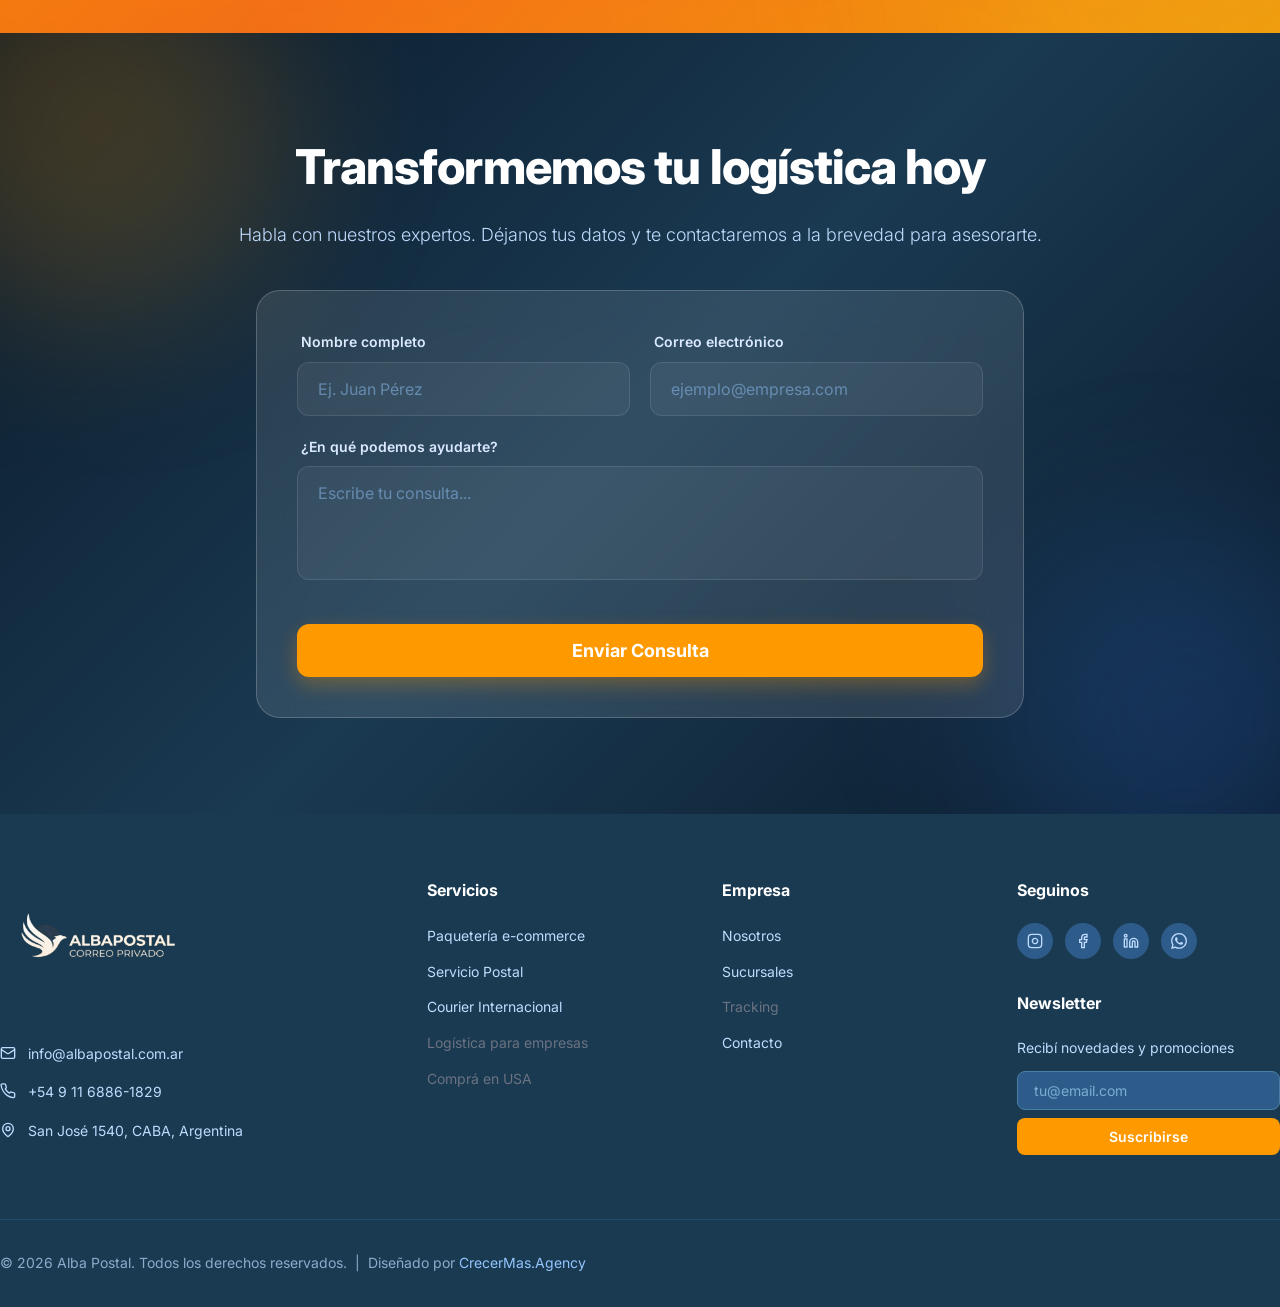
==== commit 802eca12: "Remove agentes de carga page from navbar, footer and service cards Co-Authored-By: Claude Sonnet 4.6" ====
--- a/index.html
+++ b/index.html
@@ -4,7 +4,7 @@
   <meta charset="UTF-8">
   <meta name="viewport" content="width=device-width, initial-scale=1.0">
   <title>Alba Postal — Logística Corporativa</title>
-  <meta name="description" content="Soluciones de logística e-commerce, servicio postal, courier y agentes de carga para empresas.">
+  <meta name="description" content="Soluciones de logística e-commerce, servicio postal y courier para empresas.">
   <link rel="preconnect" href="https://fonts.googleapis.com">
   <link rel="preconnect" href="https://fonts.gstatic.com" crossorigin>
   <link href="https://fonts.googleapis.com/css2?family=Inter:wght@300;400;500;600;700;800;900&display=swap" rel="stylesheet">
@@ -154,23 +154,6 @@
             <span class="service-unavailable"><span class="service-unavailable-dot"></span>No disponible</span>
           </div>
         </div>
-        <!-- Agentes de carga -->
-        <a href="/servicios/agentes-carga.html" class="service-card active-card">
-          <div class="service-card-img">
-            <img src="/images/freight.png" alt="Carga pesada portuaria" loading="lazy">
-            <div class="service-card-gradient"></div>
-            <div class="service-card-bar"></div>
-            <div class="service-card-title-img"><h3>Agentes de carga</h3></div>
-          </div>
-          <div class="service-card-body">
-            <div class="service-card-left-bar"></div>
-            <p>Gestionamos todo tipo de cargas pesadas a tiempo.</p>
-            <span class="service-card-link">
-              Saber más
-              <svg width="18" height="18" viewBox="0 0 24 24" fill="none" stroke="currentColor" stroke-width="2.5" stroke-linecap="round" stroke-linejoin="round"><path d="M5 12h14"/><path d="m12 5 7 7-7 7"/></svg>
-            </span>
-          </div>
-        </a>
         <!-- Courier Internacional -->
         <div class="service-card inactive-card">
           <div class="service-card-img">
